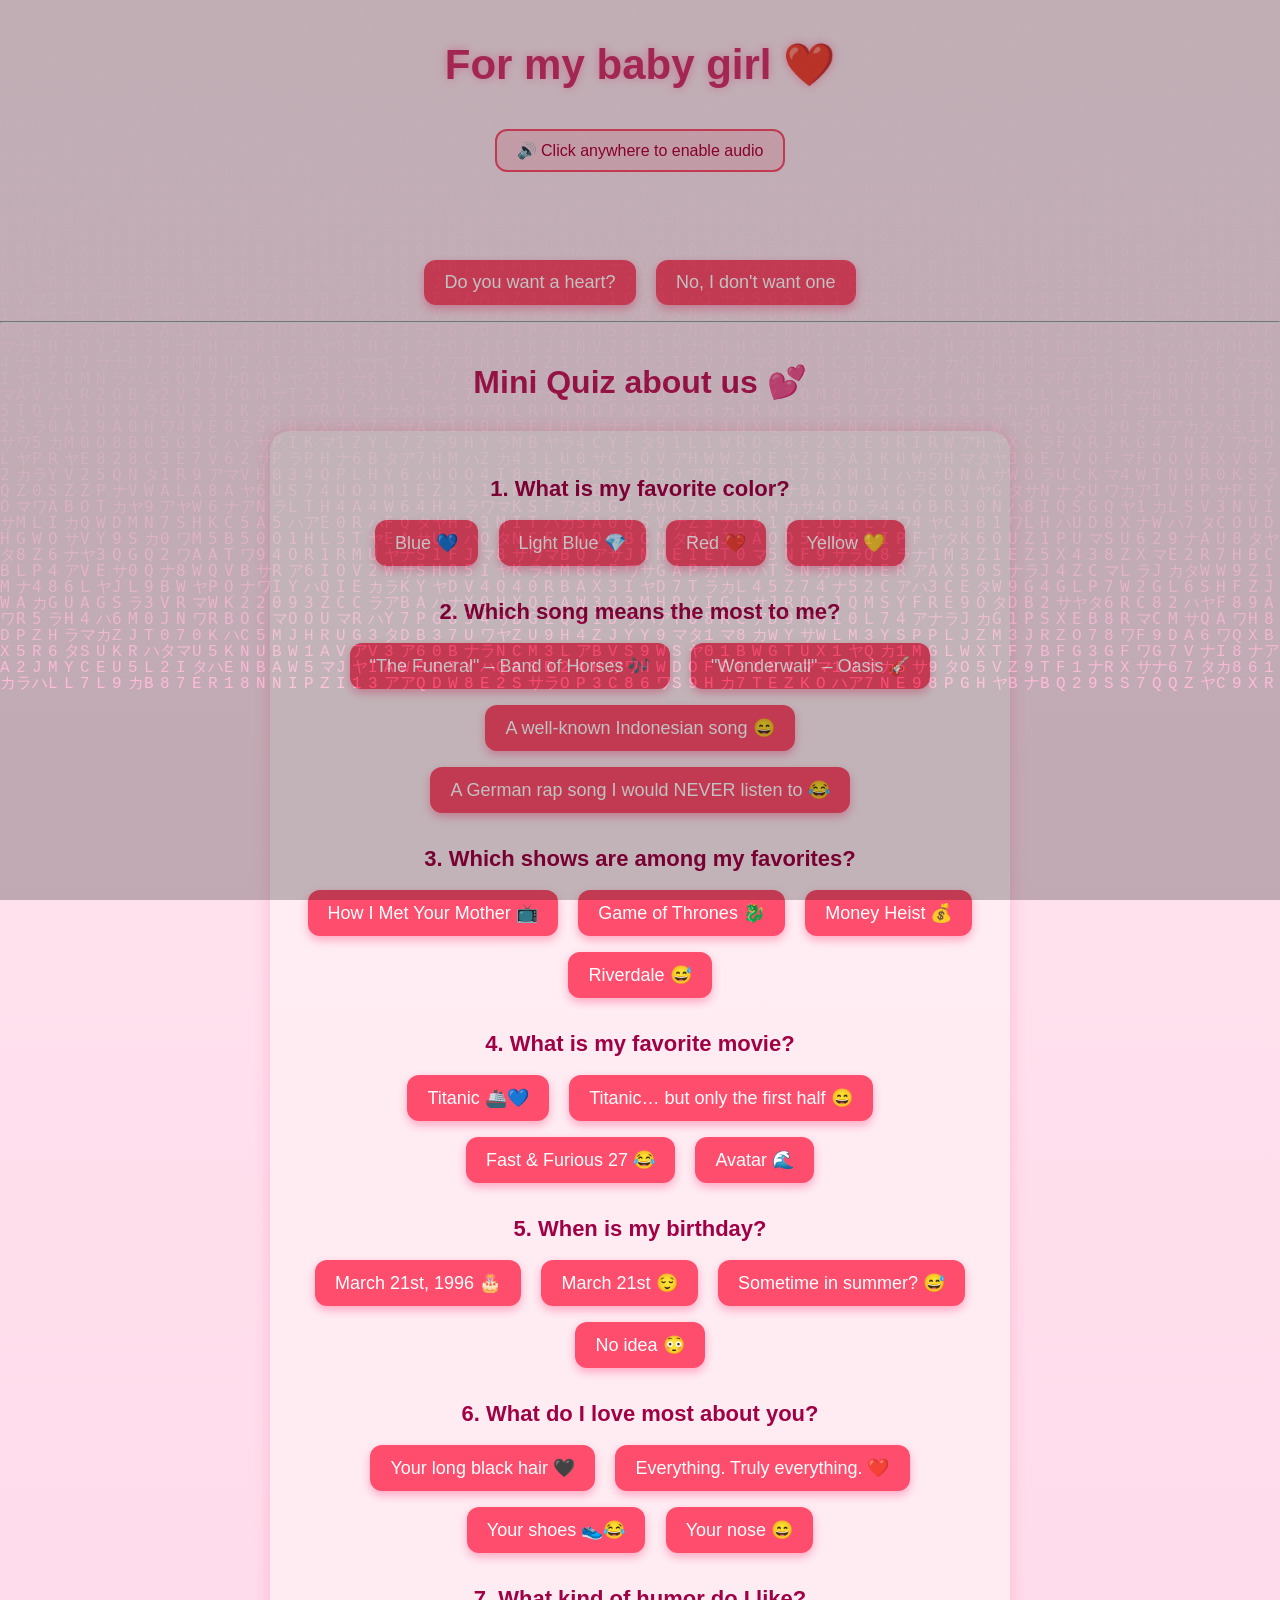
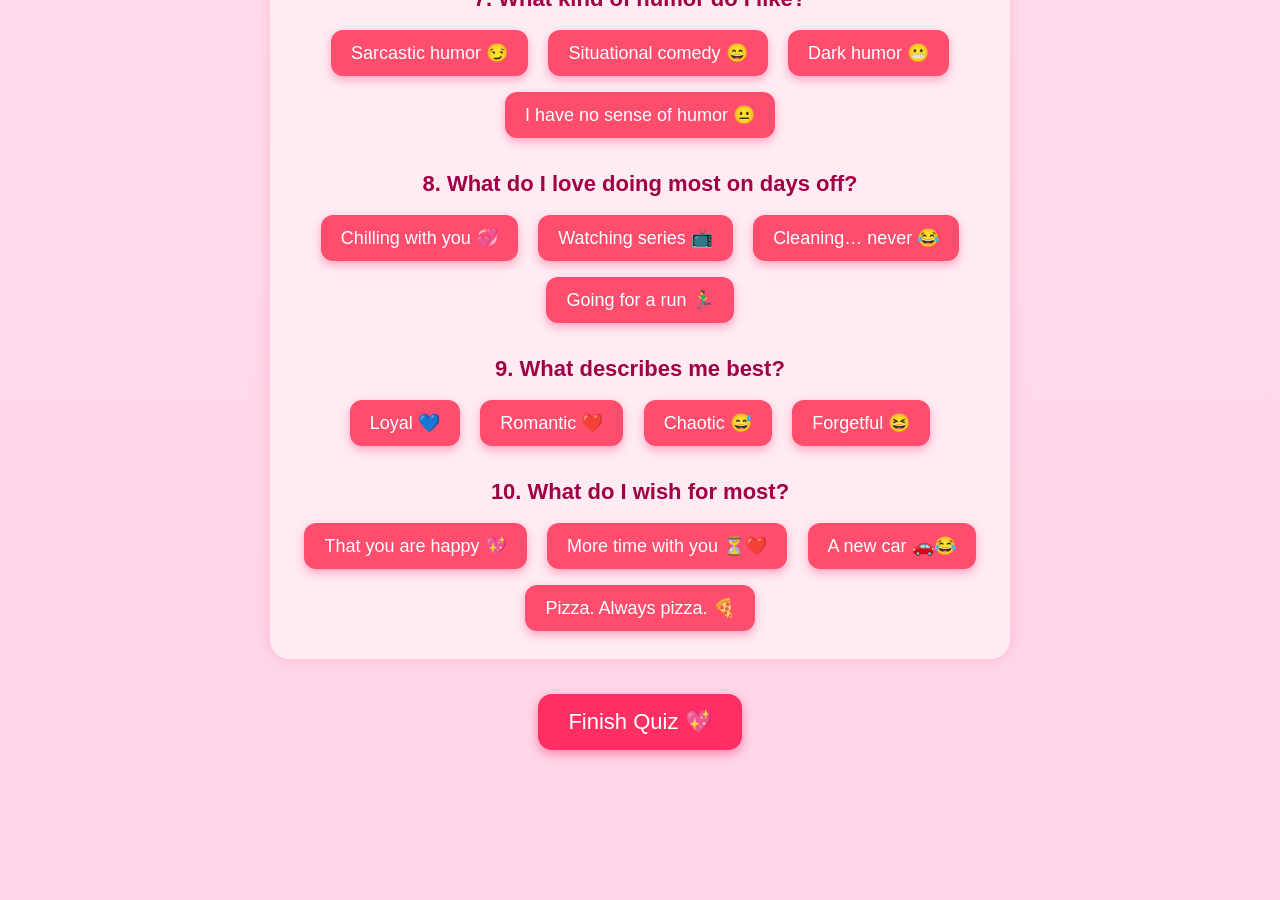
==== index.html @ f465b45f "Add files via upload" ====
<!DOCTYPE html>
<html lang="en">
<head>
    <meta charset="UTF-8">
    <meta name="viewport" content="width=device-width, initial-scale=1.0, maximum-scale=1.0">
    <meta name="apple-mobile-web-app-capable" content="yes">
    <meta name="theme-color" content="#ff4d6d">
    <title>For you ❤️</title>
    <link rel="stylesheet" href="style.css">
</head>

<body>

<!-- MATRIX ASCII STARTSCREEN -->
<div id="asciiStart">
    <pre id="asciiArt"></pre>
</div>

<h1>For my baby girl ❤️</h1>

<div id="audioBanner">🔊 Click anywhere to enable audio</div>

<div id="textBox"></div>

<button onclick="choice('yes')">Do you want a heart?</button>
<button onclick="choice('no')">No, I don't want one</button>

<hr>

<h2>Mini Quiz about us 💕</h2>

<div id="quiz">

<div data-question="1">
<p><b>1. What is my favorite color?</b></p>
<button onclick="quizAnswer(1, 'Blau', this)">Blue 💙</button>
<button onclick="quizAnswer(1, 'Hellblau', this)">Light Blue 💎</button>
<button onclick="quizAnswer(1, 'Rot', this)">Red ❤️</button>
<button onclick="quizAnswer(1, 'Gelb', this)">Yellow 💛</button>
</div>

<div data-question="2">
<p><b>2. Which song means the most to me?</b></p>
<button onclick="quizAnswer(2, 'The Funeral', this)">"The Funeral" – Band of Horses 🎶</button>
<button onclick="quizAnswer(2, 'Wonderwall', this)">"Wonderwall" – Oasis 🎸</button>
<button onclick="quizAnswer(2, 'IndoSong', this)">A well-known Indonesian song 😄</button>
<button onclick="quizAnswer(2, 'RapSong', this)">A German rap song I would NEVER listen to 😂</button>
</div>

<div data-question="3">
<p><b>3. Which shows are among my favorites?</b></p>
<button onclick="quizAnswer(3, 'How I Met Your Mother', this)">How I Met Your Mother 📺</button>
<button onclick="quizAnswer(3, 'Game of Thrones', this)">Game of Thrones 🐉</button>
<button onclick="quizAnswer(3, 'Haus des Geldes', this)">Money Heist 💰</button>
<button onclick="quizAnswer(3, 'Riverdale', this)">Riverdale 😅</button>
</div>

<div data-question="4">
<p><b>4. What is my favorite movie?</b></p>
<button onclick="quizAnswer(4, 'Titanic', this)">Titanic 🚢💙</button>
<button onclick="quizAnswer(4, 'Titanic2', this)">Titanic… but only the first half 😄</button>
<button onclick="quizAnswer(4, 'F&F', this)">Fast & Furious 27 😂</button>
<button onclick="quizAnswer(4, 'Avatar', this)">Avatar 🌊</button>
</div>

<div data-question="5">
<p><b>5. When is my birthday?</b></p>
<button onclick="quizAnswer(5, '21.03.1996', this)">March 21st, 1996 🎂</button>
<button onclick="quizAnswer(5, '21.03', this)">March 21st 😌</button>
<button onclick="quizAnswer(5, 'Sommer', this)">Sometime in summer? 😅</button>
<button onclick="quizAnswer(5, 'Keine Ahnung', this)">No idea 😳</button>
</div>

<div data-question="6">
<p><b>6. What do I love most about you?</b></p>
<button onclick="quizAnswer(6, 'Haare', this)">Your long black hair 🖤</button>
<button onclick="quizAnswer(6, 'Alles', this)">Everything. Truly everything. ❤️</button>
<button onclick="quizAnswer(6, 'Schuhe', this)">Your shoes 👟😂</button>
<button onclick="quizAnswer(6, 'Nase', this)">Your nose 😄</button>
</div>

<div data-question="7">
<p><b>7. What kind of humor do I like?</b></p>
<button onclick="quizAnswer(7, 'Sarkasmus', this)">Sarcastic humor 😏</button>
<button onclick="quizAnswer(7, 'Situationskomik', this)">Situational comedy 😄</button>
<button onclick="quizAnswer(7, 'Schwarzer Humor', this)">Dark humor 😬</button>
<button onclick="quizAnswer(7, 'Kein Humor', this)">I have no sense of humor 😐</button>
</div>

<div data-question="8">
<p><b>8. What do I love doing most on days off?</b></p>
<button onclick="quizAnswer(8, 'Chillen', this)">Chilling with you 💞</button>
<button onclick="quizAnswer(8, 'Serien', this)">Watching series 📺</button>
<button onclick="quizAnswer(8, 'Putzen', this)">Cleaning… never 😂</button>
<button onclick="quizAnswer(8, 'Joggen', this)">Going for a run 🏃‍♂️</button>
</div>

<div data-question="9">
<p><b>9. What describes me best?</b></p>
<button onclick="quizAnswer(9, 'Loyal', this)">Loyal 💙</button>
<button onclick="quizAnswer(9, 'Romantisch', this)">Romantic ❤️</button>
<button onclick="quizAnswer(9, 'Chaotisch', this)">Chaotic 😅</button>
<button onclick="quizAnswer(9, 'Vergesslich', this)">Forgetful 😆</button>
</div>

<div data-question="10">
<p><b>10. What do I wish for most?</b></p>
<button onclick="quizAnswer(10, 'Glück', this)">That you are happy 💖</button>
<button onclick="quizAnswer(10, 'Zeit', this)">More time with you ⏳❤️</button>
<button onclick="quizAnswer(10, 'Auto', this)">A new car 🚗😂</button>
<button onclick="quizAnswer(10, 'Pizza', this)">Pizza. Always pizza. 🍕</button>
</div>

</div>

<button onclick="finishQuiz()" class="finish-btn">Finish Quiz 💖</button>
<button id="restartBtn" onclick="restartQuiz()">🔄 Restart Quiz</button>

<div id="quizResult"></div>

<div id="videoPopup" class="popup">
    <div class="popup-content">
        <span id="closePopup">&times;</span>
        <iframe id="popupVideo" frameborder="0" allowfullscreen></iframe>
    </div>
</div>

<script src="script.js"></script>
</body>
</html>
---- style.css ----
/* ===========================
   MATRIX ASCII STARTSCREEN
   =========================== */

#asciiStart {
    position: fixed;
    top: 0;
    left: 0;
    width: 100%;
    height: 100%;
    background: #000;
    display: flex;
    justify-content: center;
    align-items: center;
    z-index: 999999;
    animation: asciiFadeOut 1.8s ease forwards;
    animation-delay: 8.5s;
}

#asciiArt {
    font-family: "Courier New", monospace;
    font-size: 22px;
    white-space: pre;
    text-shadow: 0 0 8px #00ff66;
    opacity: 1;
    animation: asciiPulse 1.8s infinite ease-in-out;
}

/* Pulse */
@keyframes asciiPulse {
    0%   { transform: scale(1); }
    50%  { transform: scale(1.08); }
    100% { transform: scale(1); }
}

/* Fade-Out */
@keyframes asciiFadeOut {
    from { opacity: 1; }
    to   { opacity: 0; visibility: hidden; }
}


/* ===========================
   MATRIX REGEN
   =========================== */

.matrix-rain {
    position: fixed;
    top: 0;
    left: 0;
    width: 100%;
    height: 100%;
    pointer-events: none;
    z-index: 999998;
    font-family: monospace;
    font-size: 18px;
    color: #00ff66;
    opacity: 0.25;
}


/* ===========================
   ALLGEMEINES LAYOUT
   =========================== */

body {
    background: linear-gradient(180deg, #ffe6f0, #ffd6e8);
    font-family: "Comic Sans MS", "Segoe UI", sans-serif;
    text-align: center;
    margin: 0;
    padding: 0;
    overflow-x: hidden;
}

h1 {
    margin-top: 40px;
    color: #d6336c;
    font-size: 42px;
    text-shadow: 0 0 10px #ff9bbd;
}

h2 {
    margin-top: 40px;
    color: #c2185b;
    font-size: 32px;
}

#textBox {
    margin-top: 20px;
    font-size: 24px;
    color: #b3003c;
    min-height: 60px;
}


/* ===========================
   AUDIO BANNER
   =========================== */

#audioBanner {
    background: rgba(255, 77, 109, 0.15);
    border: 2px solid #ff4d6d;
    color: #b3003c;
    font-size: 16px;
    padding: 10px 20px;
    border-radius: 12px;
    display: inline-block;
    margin-top: 12px;
    animation: notePulse 1s infinite alternate;
}

@keyframes notePulse {
    from { transform: scale(1) rotate(-10deg); opacity: 0.7; }
    to   { transform: scale(1.35) rotate(10deg); opacity: 1; }
}


/* ===========================
   QUIZ
   =========================== */

#quiz {
    margin-top: 30px;
    width: 90%;
    max-width: 700px;
    margin-left: auto;
    margin-right: auto;
    padding: 20px;
    background: rgba(255, 240, 245, 0.8);
    border-radius: 20px;
    box-shadow: 0 0 15px rgba(255, 100, 150, 0.3);
}

#quiz p {
    font-size: 22px;
    color: #a00044;
    margin-bottom: 10px;
    margin-top: 25px;
}


/* ===========================
   BUTTONS
   =========================== */

button {
    padding: 12px 20px;
    margin: 8px;
    font-size: 18px;
    border-radius: 12px;
    border: none;
    background: #ff4d6d;
    color: white;
    cursor: pointer;
    transition: 0.2s;
    box-shadow: 0 4px 10px rgba(255, 0, 80, 0.3);
}

button:hover:not(:disabled) {
    transform: scale(1.1);
    background: #ff1f4d;
}

button:disabled {
    opacity: 0.6;
    cursor: not-allowed;
    transform: none;
}


/* ===========================
   QUIZ RESULT
   =========================== */

#quizResult {
    margin-top: 30px;
    font-size: 26px;
    color: #b3003c;
    min-height: 80px;
    font-weight: bold;
    padding: 16px;
    border-radius: 16px;
    transition: box-shadow 0.5s, color 0.5s;
}

#quizResult.tier-0 { color: #b3003c; }
#quizResult.tier-1 { color: #c2185b; box-shadow: 0 0 12px rgba(255,100,150,0.3); }
#quizResult.tier-2 { color: #d81b60; box-shadow: 0 0 20px rgba(255,80,130,0.45); }
#quizResult.tier-3 { color: #e91e63; box-shadow: 0 0 28px rgba(255,60,110,0.55); }
#quizResult.tier-4 { color: #ff1744; box-shadow: 0 0 36px rgba(255,30,80,0.65); animation: pulseglow 1.2s infinite alternate; }
#quizResult.tier-5 { color: #ff1744; box-shadow: 0 0 50px rgba(255,0,80,0.8); animation: pulseglow 0.8s infinite alternate; }

@keyframes pulseglow {
    from { box-shadow: 0 0 30px rgba(255, 0, 80, 0.5); }
    to   { box-shadow: 0 0 60px rgba(255, 0, 80, 0.95); }
}


/* ===========================
   PARTICLE ANIMATION
   =========================== */

.particle {
    position: fixed;
    animation: floatUp var(--dur, 2s) ease-out forwards;
    pointer-events: none;
    z-index: 9999;
    user-select: none;
}

@keyframes floatUp {
    0%   { transform: translateY(0) rotate(0deg) scale(1); opacity: 1; }
    60%  { opacity: 1; }
    100% { transform: translateY(-85vh) rotate(25deg) scale(1.6); opacity: 0; }
}


/* ===========================
   RESTART & FINISH BUTTONS
   =========================== */

#restartBtn {
    display: none;
    margin-top: 20px;
    background: #6c63ff;
    font-size: 20px;
    padding: 13px 28px;
    border-radius: 14px;
    box-shadow: 0 4px 12px rgba(108, 99, 255, 0.4);
}

#restartBtn:hover {
    background: #5548e0;
    transform: scale(1.08);
}

button.finish-btn {
    margin-top: 35px;
    background: #ff2e63;
    font-size: 22px;
    padding: 15px 30px;
    border-radius: 14px;
    box-shadow: 0 4px 12px rgba(255, 0, 80, 0.4);
}

button.finish-btn:hover {
    background: #ff004c;
    transform: scale(1.08);
}


/* ===========================
   VIDEO POPUP
   =========================== */

.popup {
    display: none;
    position: fixed;
    top: 0;
    left: 0;
    width: 100%;
    height: 100%;
    background: rgba(0,0,0,0.6);
    justify-content: center;
    align-items: center;
    z-index: 99999;
}

.popup-content {
    background: white;
    padding: 10px;
    border-radius: 12px;
    box-shadow: 0 0 20px rgba(255,0,80,0.4);
    max-width: 90%;
}

#popupVideo {
    width: 100%;
    height: 60vh;
    border-radius: 10px;
}

#closePopup {
    float: right;
    font-size: 28px;
    cursor: pointer;
    color: #ff4d6d;
}


/* =====================================================
   RESPONSIVE – MOBILE FIRST
   Alle Breakpoints für Smartphone-Optimierung
   ===================================================== */

/* ── Tablet (max 900px) ───────────────────────────── */
@media (max-width: 900px) {

    h1 { font-size: 34px; }
    h2 { font-size: 26px; }

    #quiz {
        width: 95%;
        padding: 16px 12px;
    }

    .heart-section {
        margin: 30px 12px;
        padding: 28px 18px;
    }

    .carousel-slide img { height: 220px; }
}


/* ── Smartphone (max 600px) ───────────────────────── */
@media (max-width: 600px) {

    /* ─── Allgemeines Layout ────────────────────────── */
    body {
        /* Kein horizontales Scrollen */
        overflow-x: hidden;
    }

    h1 {
        font-size: clamp(22px, 7vw, 34px);
        margin-top: 24px;
        padding: 0 12px;
    }

    h2 {
        font-size: clamp(18px, 5.5vw, 26px);
        margin-top: 24px;
        padding: 0 8px;
    }

    /* ─── Matrix ASCII: Schrift kleiner für Mobile ──── */
    #asciiArt {
        font-size: clamp(6px, 2.2vw, 12px);
        line-height: 1.15;
    }

    /* ─── Background Heart: kleiner auf Mobile ──────── */
    #bgHeart {
        width: 280px;
        height: 280px;
        opacity: 0.05;
    }

    #bgHeart::before,
    #bgHeart::after {
        width: 140px;
        height: 220px;
        border-radius: 140px 140px 0 0;
    }

    /* ─── Audio Banner ───────────────────────────────── */
    #audioBanner {
        font-size: 13px;
        padding: 8px 14px;
        margin: 8px 12px;
        display: block;
        /* Kein Drehen auf Mobile – zu unruhig */
        animation: none;
        opacity: 0.9;
    }

    /* ─── Herz & No-Buttons (oben) ───────────────────── */
    #textBox {
        font-size: 18px;
        padding: 0 12px;
    }

    /* ─── Quiz ────────────────────────────────────────── */
    #quiz {
        width: 100%;
        border-radius: 0;
        padding: 14px 8px;
        box-sizing: border-box;
    }

    #quiz p {
        font-size: 16px;
        margin-top: 18px;
        margin-bottom: 8px;
        padding: 0 4px;
    }

    /* ─── Alle Buttons ────────────────────────────────── */
    button {
        font-size: 15px;
        padding: 13px 16px;
        margin: 5px 4px;
        /* Mindest-Tipp-Ziel 44px für Touch */
        min-height: 44px;
        /* Breite anpassen: Quiz-Antworten fast full-width */
        width: calc(100% - 8px);
        max-width: 460px;
        box-sizing: border-box;
    }

    /* Herz-Button oben sollen nebeneinander bleiben */
    button[onclick="choice('yes')"],
    button[onclick="choice('no')"] {
        width: auto;
        min-width: 44%;
    }

    /* Finish & Restart: auto-Breite */
    button.finish-btn,
    #restartBtn {
        width: auto;
        min-width: 160px;
    }

    /* ─── Quiz Ergebnis ───────────────────────────────── */
    #quizResult {
        font-size: 18px;
        padding: 12px 8px;
        margin: 16px 8px;
    }

    /* ─── Video Popup ────────────────────────────────── */
    .popup-content {
        width: 95vw;
        max-width: 95vw;
        padding: 8px;
    }

    #popupVideo {
        height: 45vw;   /* 16:9 proportional auf Mobile */
        min-height: 180px;
    }

    #closePopup {
        font-size: 34px; /* größer zum Antippen */
        padding: 4px 8px;
    }

    /* ─── Sektions-Trennlinie ────────────────────────── */
    .section-divider {
        margin: 12px 16px;
    }

    /* ─── Unsere Geschichte ──────────────────────────── */
    .heart-section {
        margin: 20px 0;
        padding: 20px 14px;
        border-radius: 0;
    }

    .section-title {
        font-size: clamp(18px, 5.5vw, 26px);
    }

    .story-block {
        padding: 18px 14px 14px;
        text-align: left;
    }

    .story-block h3 { font-size: 17px; }
    .story-block p  { font-size: 14px; }

    .story-icon {
        font-size: 22px;
        top: -11px;
        left: 14px;
    }

    /* ─── Karussell ──────────────────────────────────── */
    .carousel-wrapper { gap: 6px; }

    .carousel-slide img {
        height: 52vw;   /* proportional zur Bildschirmbreite */
        min-height: 160px;
        max-height: 260px;
    }

    .carousel-btn {
        width: 36px;
        height: 36px;
        font-size: 15px;
        flex-shrink: 0;
    }

    .carousel-dot {
        width: 8px;
        height: 8px;
    }

    /* ─── Warum ich dich liebe ───────────────────────── */
    .love-item {
        font-size: 15px;
        padding: 12px 14px;
    }

    .love-item-icon { font-size: 17px; }

    /* ─── Kompliment-Box ─────────────────────────────── */
    .heart-action-btn {
        width: calc(100% - 16px);
        font-size: 17px;
        padding: 15px 20px;
    }

    .compliment-box {
        font-size: 18px;
        padding: 14px 16px;
        margin: 18px 0 0;
    }

    /* ─── Love Meter ─────────────────────────────────── */
    .meter-container { width: 160px; }
    #loveMeterSvg    { width: 160px; }
    .meter-message   { font-size: 17px; padding: 0 8px; }

    /* ─── Brief / Umschlag ───────────────────────────── */
    .envelope-wrapper {
        margin: 24px 8px 0;
        max-width: 100%;
    }

    .envelope      { height: 220px; }
    .envelope-back { height: 150px; }

    .envelope-flap {
        top: 70px;
        height: 110px;
    }

    .envelope-seal { font-size: 22px; top: 22px; }

    .letter-paper {
        left: 12px;
        right: 12px;
        bottom: 12px;
        height: 190px;
        padding: 14px;
    }

    .envelope.letter-slide .letter-paper {
        transform: translateY(-120px);
    }

    .letter-content  { font-size: 13px; }
    .letter-greeting { font-size: 17px; }
}


/* ── Sehr kleine Geräte (max 380px) ──────────────── */
@media (max-width: 380px) {

    #asciiArt { font-size: 5px; }

    h1 { font-size: 20px; }
    h2 { font-size: 17px; }

    button {
        font-size: 13px;
        padding: 11px 10px;
    }

    button[onclick="choice('yes')"],
    button[onclick="choice('no')"] {
        width: 47%;
        font-size: 13px;
    }
}
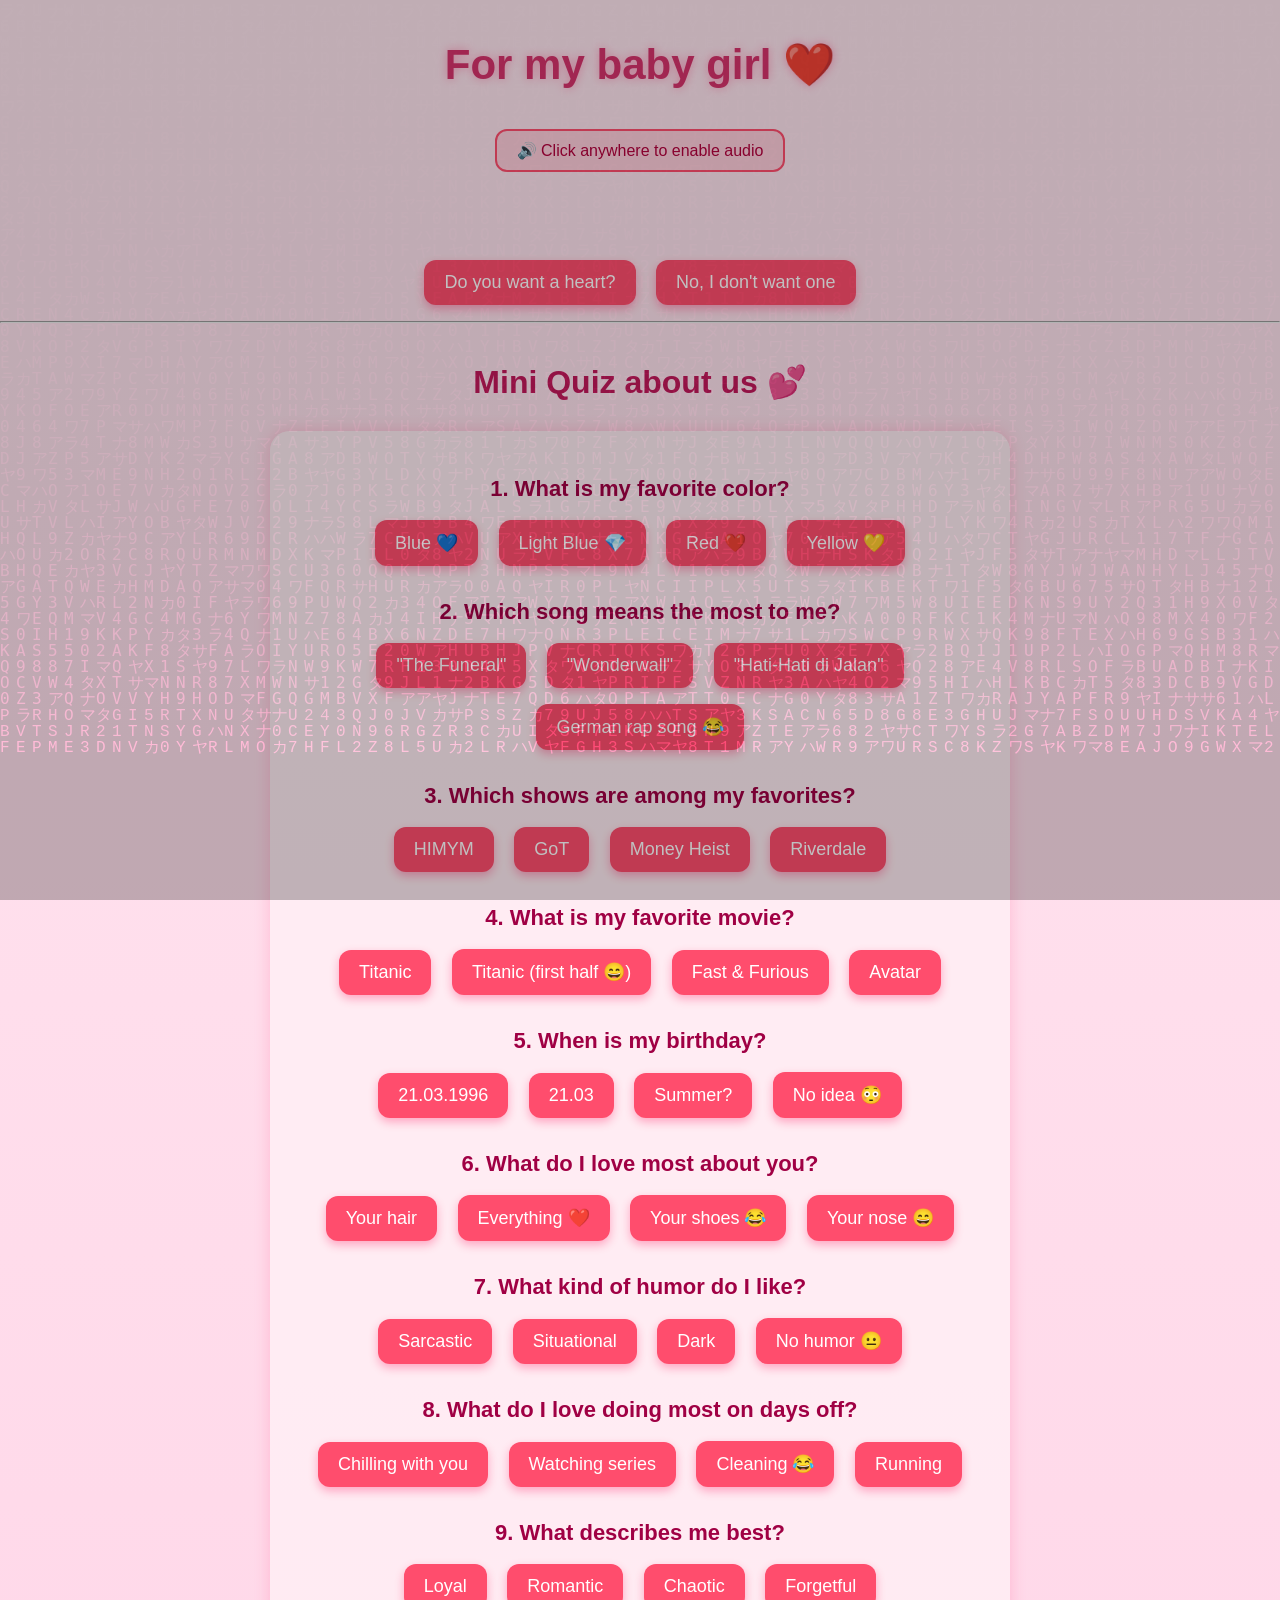
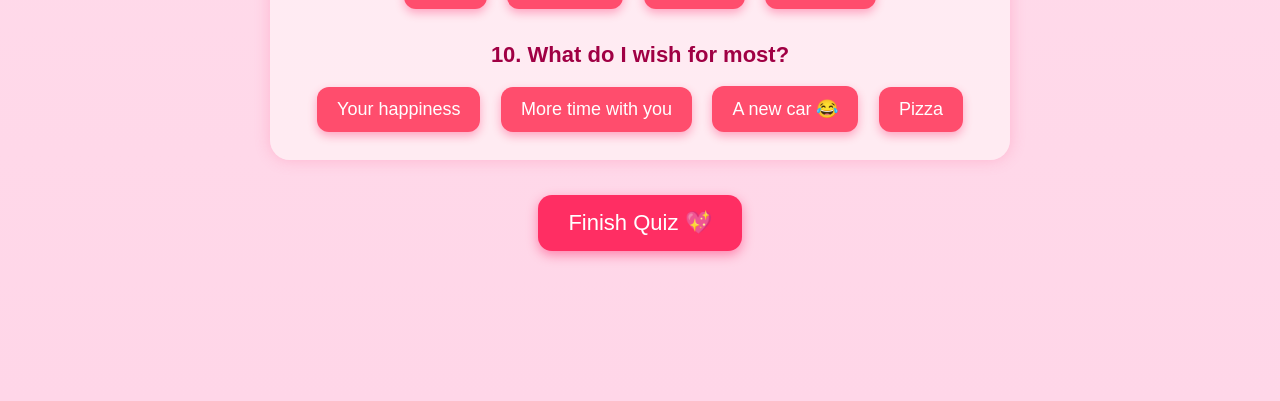
==== commit a41b9c8b: "Add files via upload" ====
--- a/index.html
+++ b/index.html
@@ -2,16 +2,17 @@
 <html lang="en">
 <head>
     <meta charset="UTF-8">
-    <meta name="viewport" content="width=device-width, initial-scale=1.0, maximum-scale=1.0">
-    <meta name="apple-mobile-web-app-capable" content="yes">
-    <meta name="theme-color" content="#ff4d6d">
     <title>For you ❤️</title>
-    <link rel="stylesheet" href="style.css">
+    <link rel="stylesheet" href="css/base.css">
+    <link rel="stylesheet" href="css/matrix.css">
+    <link rel="stylesheet" href="css/quiz.css">
+    <link rel="stylesheet" href="css/animations.css">
+    <link rel="stylesheet" href="css/popup.css">
+    <link rel="stylesheet" href="css/responsive.css">
 </head>
 
 <body>
 
-<!-- MATRIX ASCII STARTSCREEN -->
 <div id="asciiStart">
     <pre id="asciiArt"></pre>
 </div>
@@ -41,74 +42,74 @@
 
 <div data-question="2">
 <p><b>2. Which song means the most to me?</b></p>
-<button onclick="quizAnswer(2, 'The Funeral', this)">"The Funeral" – Band of Horses 🎶</button>
-<button onclick="quizAnswer(2, 'Wonderwall', this)">"Wonderwall" – Oasis 🎸</button>
-<button onclick="quizAnswer(2, 'IndoSong', this)">A well-known Indonesian song 😄</button>
-<button onclick="quizAnswer(2, 'RapSong', this)">A German rap song I would NEVER listen to 😂</button>
+<button onclick="quizAnswer(2, 'The Funeral', this)">"The Funeral"</button>
+<button onclick="quizAnswer(2, 'Wonderwall', this)">"Wonderwall"</button>
+<button onclick="quizAnswer(2, 'IndoSong', this)">"Hati-Hati di Jalan"</button>
+<button onclick="quizAnswer(2, 'RapSong', this)">German rap song 😂</button>
 </div>
 
 <div data-question="3">
 <p><b>3. Which shows are among my favorites?</b></p>
-<button onclick="quizAnswer(3, 'How I Met Your Mother', this)">How I Met Your Mother 📺</button>
-<button onclick="quizAnswer(3, 'Game of Thrones', this)">Game of Thrones 🐉</button>
-<button onclick="quizAnswer(3, 'Haus des Geldes', this)">Money Heist 💰</button>
-<button onclick="quizAnswer(3, 'Riverdale', this)">Riverdale 😅</button>
+<button onclick="quizAnswer(3, 'How I Met Your Mother', this)">HIMYM</button>
+<button onclick="quizAnswer(3, 'Game of Thrones', this)">GoT</button>
+<button onclick="quizAnswer(3, 'Haus des Geldes', this)">Money Heist</button>
+<button onclick="quizAnswer(3, 'Riverdale', this)">Riverdale</button>
 </div>
 
 <div data-question="4">
 <p><b>4. What is my favorite movie?</b></p>
-<button onclick="quizAnswer(4, 'Titanic', this)">Titanic 🚢💙</button>
-<button onclick="quizAnswer(4, 'Titanic2', this)">Titanic… but only the first half 😄</button>
-<button onclick="quizAnswer(4, 'F&F', this)">Fast & Furious 27 😂</button>
-<button onclick="quizAnswer(4, 'Avatar', this)">Avatar 🌊</button>
+<button onclick="quizAnswer(4, 'Titanic', this)">Titanic</button>
+<button onclick="quizAnswer(4, 'Titanic2', this)">Titanic (first half 😄)</button>
+<button onclick="quizAnswer(4, 'F&F', this)">Fast & Furious</button>
+<button onclick="quizAnswer(4, 'Avatar', this)">Avatar</button>
 </div>
 
 <div data-question="5">
 <p><b>5. When is my birthday?</b></p>
-<button onclick="quizAnswer(5, '21.03.1996', this)">March 21st, 1996 🎂</button>
-<button onclick="quizAnswer(5, '21.03', this)">March 21st 😌</button>
-<button onclick="quizAnswer(5, 'Sommer', this)">Sometime in summer? 😅</button>
+<button onclick="quizAnswer(5, '21.03.1996', this)">21.03.1996</button>
+<button onclick="quizAnswer(5, '21.03', this)">21.03</button>
+<button onclick="quizAnswer(5, 'Sommer', this)">Summer?</button>
 <button onclick="quizAnswer(5, 'Keine Ahnung', this)">No idea 😳</button>
 </div>
 
 <div data-question="6">
 <p><b>6. What do I love most about you?</b></p>
-<button onclick="quizAnswer(6, 'Haare', this)">Your long black hair 🖤</button>
-<button onclick="quizAnswer(6, 'Alles', this)">Everything. Truly everything. ❤️</button>
-<button onclick="quizAnswer(6, 'Schuhe', this)">Your shoes 👟😂</button>
+<button onclick="quizAnswer(6, 'Haare', this)">Your hair</button>
+<button onclick="quizAnswer(6, 'Alles', this)">Everything ❤️</button>
+<button onclick="quizAnswer(6, 'Schuhe', this)">Your shoes 😂</button>
 <button onclick="quizAnswer(6, 'Nase', this)">Your nose 😄</button>
 </div>
 
 <div data-question="7">
 <p><b>7. What kind of humor do I like?</b></p>
-<button onclick="quizAnswer(7, 'Sarkasmus', this)">Sarcastic humor 😏</button>
-<button onclick="quizAnswer(7, 'Situationskomik', this)">Situational comedy 😄</button>
-<button onclick="quizAnswer(7, 'Schwarzer Humor', this)">Dark humor 😬</button>
-<button onclick="quizAnswer(7, 'Kein Humor', this)">I have no sense of humor 😐</button>
+<button onclick="quizAnswer(7, 'Sarkasmus', this)">Sarcastic</button>
+<button onclick="quizAnswer(7, 'Situationskomik', this)">Situational</button>
+<button onclick="quizAnswer(7, 'Schwarzer Humor', this)">Dark</button>
+<button onclick="quizAnswer(7, 'Kein Humor', this)">No humor 😐</button>
 </div>
 
 <div data-question="8">
 <p><b>8. What do I love doing most on days off?</b></p>
-<button onclick="quizAnswer(8, 'Chillen', this)">Chilling with you 💞</button>
-<button onclick="quizAnswer(8, 'Serien', this)">Watching series 📺</button>
-<button onclick="quizAnswer(8, 'Putzen', this)">Cleaning… never 😂</button>
-<button onclick="quizAnswer(8, 'Joggen', this)">Going for a run 🏃‍♂️</button>
+<button onclick="quizAnswer(8, 'Chillen', this)">Chilling with you</button>
+<button onclick="quizAnswer(8, 'Serien', this)">Watching series</button>
+<button onclick="quizAnswer(8, 'Putzen', this)">Cleaning 😂</button>
+<button onclick="quizAnswer(8, 'Joggen', this)">Running</button>
 </div>
 
 <div data-question="9">
 <p><b>9. What describes me best?</b></p>
-<button onclick="quizAnswer(9, 'Loyal', this)">Loyal 💙</button>
-<button onclick="quizAnswer(9, 'Romantisch', this)">Romantic ❤️</button>
-<button onclick="quizAnswer(9, 'Chaotisch', this)">Chaotic 😅</button>
-<button onclick="quizAnswer(9, 'Vergesslich', this)">Forgetful 😆</button>
+<button onclick="quizAnswer(9, 'Loyal', this)">Loyal</button>
+<button onclick="quizAnswer(9, 'Romantisch', this)">Romantic</button>
+<button onclick="quizAnswer(9, 'Chaotisch', this)">Chaotic</button>
+<button onclick="quizAnswer(9, 'Vergesslich', this)">Forgetful</button>
 </div>
 
 <div data-question="10">
 <p><b>10. What do I wish for most?</b></p>
-<button onclick="quizAnswer(10, 'Glück', this)">That you are happy 💖</button>
-<button onclick="quizAnswer(10, 'Zeit', this)">More time with you ⏳❤️</button>
-<button onclick="quizAnswer(10, 'Auto', this)">A new car 🚗😂</button>
-<button onclick="quizAnswer(10, 'Pizza', this)">Pizza. Always pizza. 🍕</button>
+<button onclick="quizAnswer(10, 'Glück', this)">Your happiness</button>
+<button onclick="quizAnswer(10, 'Zeit', this)">More time with you</button>
+<button onclick="quizAnswer(10, 'Auto', this)">A new car 😂</button>
+<button onclick="quizAnswer(10, 'Pizza', this)">Pizza</button>
 </div>
 
 </div>
@@ -125,6 +126,10 @@
     </div>
 </div>
 
-<script src="script.js"></script>
+<script src="js/particles.js"></script>
+<script src="js/main.js"></script>
+<script src="js/quiz.js"></script>
+<script src="js/popup.js"></script>
+<script src="js/matrix.js"></script>
 </body>
 </html>
--- a/css/base.css
+++ b/css/base.css
@@ -0,0 +1,93 @@
+body {
+    background: linear-gradient(180deg, #ffe6f0, #ffd6e8);
+    font-family: "Comic Sans MS", "Segoe UI", sans-serif;
+    text-align: center;
+    margin: 0;
+    padding: 0;
+    overflow-x: hidden;
+}
+
+h1 {
+    margin-top: 40px;
+    color: #d6336c;
+    font-size: 42px;
+    text-shadow: 0 0 10px #ff9bbd;
+}
+
+h2 {
+    margin-top: 40px;
+    color: #c2185b;
+    font-size: 32px;
+}
+
+#textBox {
+    margin-top: 20px;
+    font-size: 24px;
+    color: #b3003c;
+    min-height: 60px;
+}
+
+#audioBanner {
+    background: rgba(255, 77, 109, 0.15);
+    border: 2px solid #ff4d6d;
+    color: #b3003c;
+    font-size: 16px;
+    padding: 10px 20px;
+    border-radius: 12px;
+    display: inline-block;
+    margin-top: 12px;
+    animation: notePulse 1s infinite alternate;
+}
+
+button {
+    padding: 12px 20px;
+    margin: 8px;
+    font-size: 18px;
+    border-radius: 12px;
+    border: none;
+    background: #ff4d6d;
+    color: white;
+    cursor: pointer;
+    transition: 0.2s;
+    box-shadow: 0 4px 10px rgba(255, 0, 80, 0.3);
+}
+
+button:hover:not(:disabled) {
+    transform: scale(1.1);
+    background: #ff1f4d;
+}
+
+button:disabled {
+    opacity: 0.6;
+    cursor: not-allowed;
+    transform: none;
+}
+
+#restartBtn {
+    display: none;
+    margin-top: 20px;
+    background: #6c63ff;
+    font-size: 20px;
+    padding: 13px 28px;
+    border-radius: 14px;
+    box-shadow: 0 4px 12px rgba(108, 99, 255, 0.4);
+}
+
+#restartBtn:hover {
+    background: #5548e0;
+    transform: scale(1.08);
+}
+
+button.finish-btn {
+    margin-top: 35px;
+    background: #ff2e63;
+    font-size: 22px;
+    padding: 15px 30px;
+    border-radius: 14px;
+    box-shadow: 0 4px 12px rgba(255, 0, 80, 0.4);
+}
+
+button.finish-btn:hover {
+    background: #ff004c;
+    transform: scale(1.08);
+}
--- a/css/matrix.css
+++ b/css/matrix.css
@@ -0,0 +1,48 @@
+#asciiStart {
+    position: fixed;
+    top: 0;
+    left: 0;
+    width: 100%;
+    height: 100%;
+    background: #000;
+    display: flex;
+    justify-content: center;
+    align-items: center;
+    z-index: 999999;
+    animation: asciiFadeOut 1.8s ease forwards;
+    animation-delay: 8.5s;
+}
+
+#asciiArt {
+    font-family: "Courier New", monospace;
+    font-size: 22px;
+    white-space: pre;
+    text-shadow: 0 0 8px #00ff66;
+    opacity: 1;
+    animation: asciiPulse 1.8s infinite ease-in-out;
+}
+
+.matrix-rain {
+    position: fixed;
+    top: 0;
+    left: 0;
+    width: 100%;
+    height: 100%;
+    pointer-events: none;
+    z-index: 999998;
+    font-family: monospace;
+    font-size: 18px;
+    color: #00ff66;
+    opacity: 0.25;
+}
+
+@keyframes asciiPulse {
+    0%   { transform: scale(1); }
+    50%  { transform: scale(1.08); }
+    100% { transform: scale(1); }
+}
+
+@keyframes asciiFadeOut {
+    from { opacity: 1; }
+    to   { opacity: 0; visibility: hidden; }
+}
--- a/css/quiz.css
+++ b/css/quiz.css
@@ -0,0 +1,36 @@
+#quiz {
+    margin-top: 30px;
+    width: 90%;
+    max-width: 700px;
+    margin-left: auto;
+    margin-right: auto;
+    padding: 20px;
+    background: rgba(255, 240, 245, 0.8);
+    border-radius: 20px;
+    box-shadow: 0 0 15px rgba(255, 100, 150, 0.3);
+}
+
+#quiz p {
+    font-size: 22px;
+    color: #a00044;
+    margin-bottom: 10px;
+    margin-top: 25px;
+}
+
+#quizResult {
+    margin-top: 30px;
+    font-size: 26px;
+    color: #b3003c;
+    min-height: 80px;
+    font-weight: bold;
+    padding: 16px;
+    border-radius: 16px;
+    transition: box-shadow 0.5s, color 0.5s;
+}
+
+#quizResult.tier-0 { color: #b3003c; }
+#quizResult.tier-1 { color: #c2185b; box-shadow: 0 0 12px rgba(255,100,150,0.3); }
+#quizResult.tier-2 { color: #d81b60; box-shadow: 0 0 20px rgba(255,80,130,0.45); }
+#quizResult.tier-3 { color: #e91e63; box-shadow: 0 0 28px rgba(255,60,110,0.55); }
+#quizResult.tier-4 { color: #ff1744; box-shadow: 0 0 36px rgba(255,30,80,0.65); animation: pulseglow 1.2s infinite alternate; }
+#quizResult.tier-5 { color: #ff1744; box-shadow: 0 0 50px rgba(255,0,80,0.8); animation: pulseglow 0.8s infinite alternate; }
--- a/css/animations.css
+++ b/css/animations.css
@@ -0,0 +1,23 @@
+.particle {
+    position: fixed;
+    animation: floatUp var(--dur, 2s) ease-out forwards;
+    pointer-events: none;
+    z-index: 9999;
+    user-select: none;
+}
+
+@keyframes floatUp {
+    0%   { transform: translateY(0) rotate(0deg) scale(1); opacity: 1; }
+    60%  { opacity: 1; }
+    100% { transform: translateY(-85vh) rotate(25deg) scale(1.6); opacity: 0; }
+}
+
+@keyframes notePulse {
+    from { transform: scale(1) rotate(-10deg); opacity: 0.7; }
+    to   { transform: scale(1.35) rotate(10deg); opacity: 1; }
+}
+
+@keyframes pulseglow {
+    from { box-shadow: 0 0 30px rgba(255, 0, 80, 0.5); }
+    to   { box-shadow: 0 0 60px rgba(255, 0, 80, 0.95); }
+}
--- a/css/popup.css
+++ b/css/popup.css
@@ -0,0 +1,33 @@
+.popup {
+    display: none;
+    position: fixed;
+    top: 0;
+    left: 0;
+    width: 100%;
+    height: 100%;
+    background: rgba(0, 0, 0, 0.6);
+    justify-content: center;
+    align-items: center;
+    z-index: 99999;
+}
+
+.popup-content {
+    background: white;
+    padding: 10px;
+    border-radius: 12px;
+    box-shadow: 0 0 20px rgba(255, 0, 80, 0.4);
+    max-width: 90%;
+}
+
+#popupVideo {
+    width: 100%;
+    height: 60vh;
+    border-radius: 10px;
+}
+
+#closePopup {
+    float: right;
+    font-size: 28px;
+    cursor: pointer;
+    color: #ff4d6d;
+}
--- a/css/responsive.css
+++ b/css/responsive.css
@@ -0,0 +1,70 @@
+@media (max-width: 600px) {
+    h1 {
+        font-size: 28px;
+    }
+
+    h2 {
+        font-size: 22px;
+    }
+
+    #quiz {
+        width: 95%;
+        padding: 12px;
+    }
+
+    #quiz p {
+        font-size: 18px;
+    }
+
+    button {
+        font-size: 15px;
+        padding: 10px 14px;
+        margin: 5px;
+    }
+
+    button.finish-btn {
+        font-size: 18px;
+        padding: 12px 22px;
+    }
+
+    #restartBtn {
+        font-size: 16px;
+        padding: 10px 20px;
+    }
+
+    #quizResult {
+        font-size: 20px;
+    }
+
+    #audioBanner {
+        font-size: 14px;
+        padding: 8px 14px;
+    }
+
+    #asciiArt {
+        font-size: 13px;
+    }
+
+    .popup-content {
+        max-width: 98%;
+    }
+
+    #popupVideo {
+        height: 40vh;
+    }
+}
+
+@media (max-width: 380px) {
+    h1 {
+        font-size: 22px;
+    }
+
+    #asciiArt {
+        font-size: 10px;
+    }
+
+    button {
+        font-size: 13px;
+        padding: 8px 10px;
+    }
+}
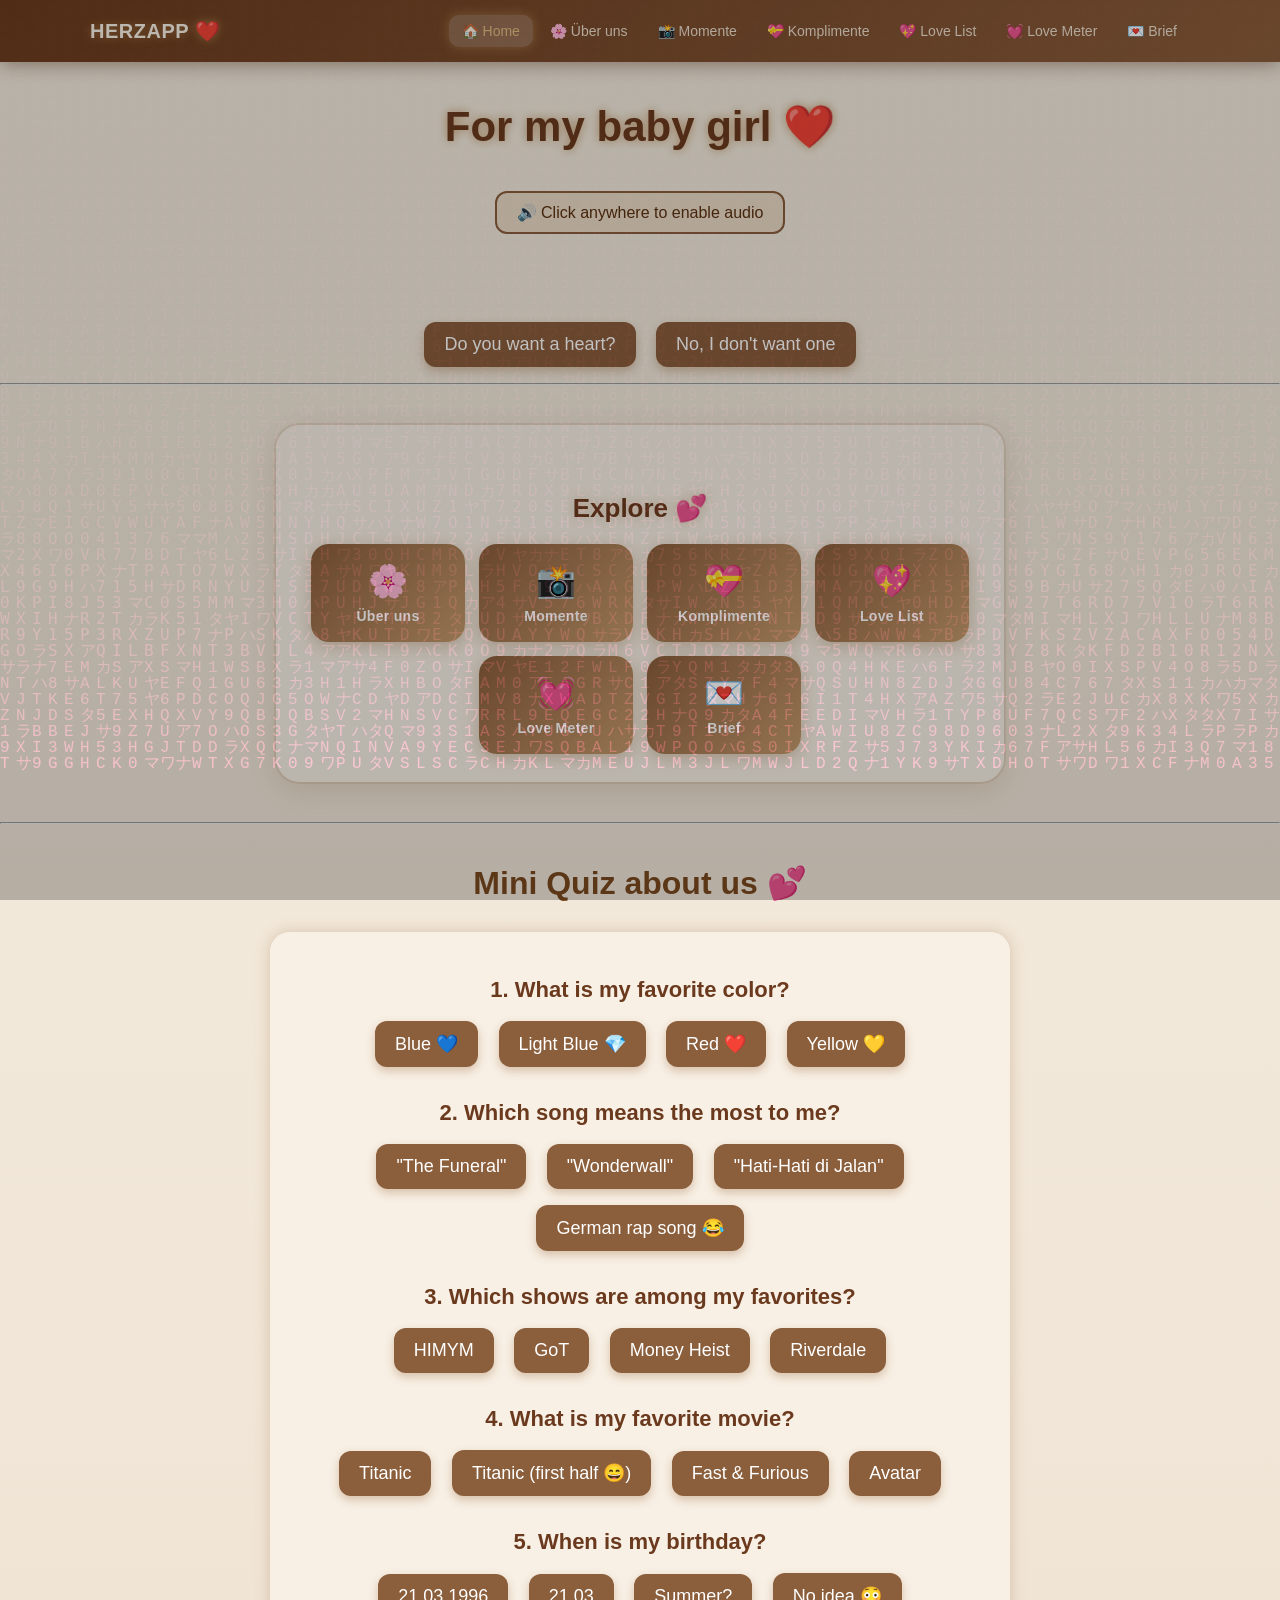
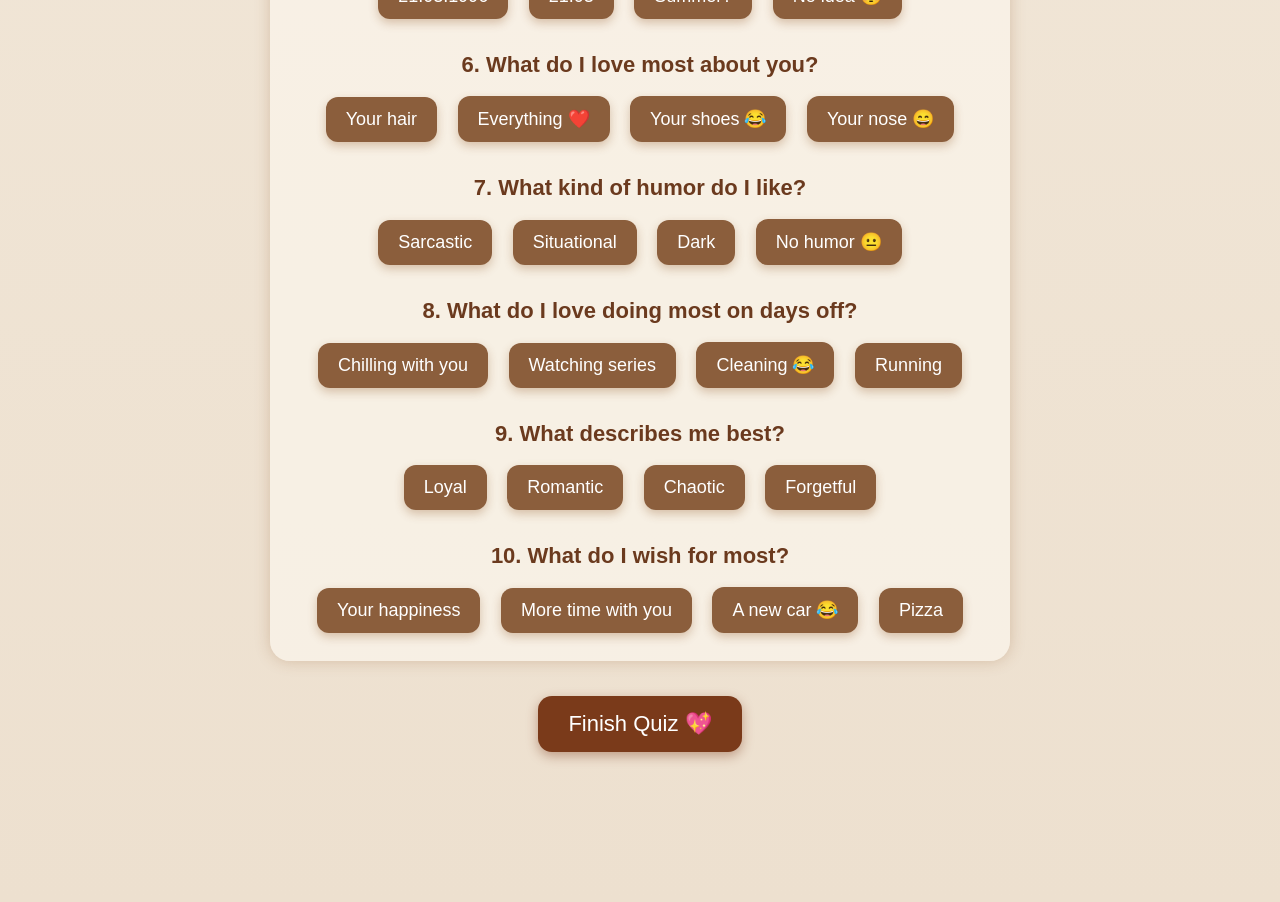
==== commit c5af536e: "Add files via upload" ====
--- a/index.html
+++ b/index.html
@@ -2,6 +2,7 @@
 <html lang="en">
 <head>
     <meta charset="UTF-8">
+    <meta name="viewport" content="width=device-width, initial-scale=1.0">
     <title>For you ❤️</title>
     <link rel="stylesheet" href="css/base.css">
     <link rel="stylesheet" href="css/matrix.css">
@@ -9,127 +10,150 @@
     <link rel="stylesheet" href="css/animations.css">
     <link rel="stylesheet" href="css/popup.css">
     <link rel="stylesheet" href="css/responsive.css">
+    <link rel="stylesheet" href="css/nav.css">
+    <link rel="stylesheet" href="css/navbar.css">
 </head>
-
 <body>
 
-<div id="asciiStart">
-    <pre id="asciiArt"></pre>
-</div>
+    <!-- GLOBALE NAVBAR -->
+    <nav class="navbar">
+        <div class="navbar-inner">
+            <a href="index.html" class="navbar-brand">HERZAPP ❤️</a>
+            <button class="navbar-toggle" id="navToggle" aria-label="Menü öffnen" aria-expanded="false">
+                <span></span><span></span><span></span>
+            </button>
+            <ul class="navbar-menu" id="navMenu">
+                <li><a href="index.html">🏠 Home</a></li>
+                <li><a href="about.html">🌸 Über uns</a></li>
+                <li><a href="carousel.html">📸 Momente</a></li>
+                <li><a href="compliments.html">💝 Komplimente</a></li>
+                <li><a href="love-list.html">💖 Love List</a></li>
+                <li><a href="love-meter.html">💓 Love Meter</a></li>
+                <li><a href="letter.html">💌 Brief</a></li>
+            </ul>
+        </div>
+    </nav>
 
-<h1>For my baby girl ❤️</h1>
+    <!-- Matrix Startscreen -->
+    <div id="asciiStart">
+        <pre id="asciiArt"></pre>
+    </div>
 
-<div id="audioBanner">🔊 Click anywhere to enable audio</div>
+    <h1>For my baby girl ❤️</h1>
+    <div id="audioBanner">🔊 Click anywhere to enable audio</div>
+    <div id="textBox"></div>
 
-<div id="textBox"></div>
+    <button onclick="choice('yes')">Do you want a heart?</button>
+    <button onclick="choice('no')">No, I don't want one</button>
 
-<button onclick="choice('yes')">Do you want a heart?</button>
-<button onclick="choice('no')">No, I don't want one</button>
+    <hr>
 
-<hr>
+    <!-- Navigation zu den Modulen -->
+    <nav class="module-nav">
+        <h2 class="module-nav-title">Explore 💕</h2>
+        <div class="module-nav-grid">
+            <a href="about.html"       class="module-nav-btn"><span class="nav-icon">🌸</span><span class="nav-label">Über uns</span></a>
+            <a href="carousel.html"    class="module-nav-btn"><span class="nav-icon">📸</span><span class="nav-label">Momente</span></a>
+            <a href="compliments.html" class="module-nav-btn"><span class="nav-icon">💝</span><span class="nav-label">Komplimente</span></a>
+            <a href="love-list.html"   class="module-nav-btn"><span class="nav-icon">💖</span><span class="nav-label">Love List</span></a>
+            <a href="love-meter.html"  class="module-nav-btn"><span class="nav-icon">💓</span><span class="nav-label">Love Meter</span></a>
+            <a href="letter.html"      class="module-nav-btn"><span class="nav-icon">💌</span><span class="nav-label">Brief</span></a>
+        </div>
+    </nav>
 
-<h2>Mini Quiz about us 💕</h2>
+    <hr>
+    <h2>Mini Quiz about us 💕</h2>
 
-<div id="quiz">
+    <div id="quiz">
+        <div data-question="1">
+            <p><b>1. What is my favorite color?</b></p>
+            <button onclick="quizAnswer(1, 'Blau', this)">Blue 💙</button>
+            <button onclick="quizAnswer(1, 'Hellblau', this)">Light Blue 💎</button>
+            <button onclick="quizAnswer(1, 'Rot', this)">Red ❤️</button>
+            <button onclick="quizAnswer(1, 'Gelb', this)">Yellow 💛</button>
+        </div>
+        <div data-question="2">
+            <p><b>2. Which song means the most to me?</b></p>
+            <button onclick="quizAnswer(2, 'The Funeral', this)">"The Funeral"</button>
+            <button onclick="quizAnswer(2, 'Wonderwall', this)">"Wonderwall"</button>
+            <button onclick="quizAnswer(2, 'IndoSong', this)">"Hati-Hati di Jalan"</button>
+            <button onclick="quizAnswer(2, 'RapSong', this)">German rap song 😂</button>
+        </div>
+        <div data-question="3">
+            <p><b>3. Which shows are among my favorites?</b></p>
+            <button onclick="quizAnswer(3, 'How I Met Your Mother', this)">HIMYM</button>
+            <button onclick="quizAnswer(3, 'Game of Thrones', this)">GoT</button>
+            <button onclick="quizAnswer(3, 'Haus des Geldes', this)">Money Heist</button>
+            <button onclick="quizAnswer(3, 'Riverdale', this)">Riverdale</button>
+        </div>
+        <div data-question="4">
+            <p><b>4. What is my favorite movie?</b></p>
+            <button onclick="quizAnswer(4, 'Titanic', this)">Titanic</button>
+            <button onclick="quizAnswer(4, 'Titanic2', this)">Titanic (first half 😄)</button>
+            <button onclick="quizAnswer(4, 'F&F', this)">Fast & Furious</button>
+            <button onclick="quizAnswer(4, 'Avatar', this)">Avatar</button>
+        </div>
+        <div data-question="5">
+            <p><b>5. When is my birthday?</b></p>
+            <button onclick="quizAnswer(5, '21.03.1996', this)">21.03.1996</button>
+            <button onclick="quizAnswer(5, '21.03', this)">21.03</button>
+            <button onclick="quizAnswer(5, 'Sommer', this)">Summer?</button>
+            <button onclick="quizAnswer(5, 'Keine Ahnung', this)">No idea 😳</button>
+        </div>
+        <div data-question="6">
+            <p><b>6. What do I love most about you?</b></p>
+            <button onclick="quizAnswer(6, 'Haare', this)">Your hair</button>
+            <button onclick="quizAnswer(6, 'Alles', this)">Everything ❤️</button>
+            <button onclick="quizAnswer(6, 'Schuhe', this)">Your shoes 😂</button>
+            <button onclick="quizAnswer(6, 'Nase', this)">Your nose 😄</button>
+        </div>
+        <div data-question="7">
+            <p><b>7. What kind of humor do I like?</b></p>
+            <button onclick="quizAnswer(7, 'Sarkasmus', this)">Sarcastic</button>
+            <button onclick="quizAnswer(7, 'Situationskomik', this)">Situational</button>
+            <button onclick="quizAnswer(7, 'Schwarzer Humor', this)">Dark</button>
+            <button onclick="quizAnswer(7, 'Kein Humor', this)">No humor 😐</button>
+        </div>
+        <div data-question="8">
+            <p><b>8. What do I love doing most on days off?</b></p>
+            <button onclick="quizAnswer(8, 'Chillen', this)">Chilling with you</button>
+            <button onclick="quizAnswer(8, 'Serien', this)">Watching series</button>
+            <button onclick="quizAnswer(8, 'Putzen', this)">Cleaning 😂</button>
+            <button onclick="quizAnswer(8, 'Joggen', this)">Running</button>
+        </div>
+        <div data-question="9">
+            <p><b>9. What describes me best?</b></p>
+            <button onclick="quizAnswer(9, 'Loyal', this)">Loyal</button>
+            <button onclick="quizAnswer(9, 'Romantisch', this)">Romantic</button>
+            <button onclick="quizAnswer(9, 'Chaotisch', this)">Chaotic</button>
+            <button onclick="quizAnswer(9, 'Vergesslich', this)">Forgetful</button>
+        </div>
+        <div data-question="10">
+            <p><b>10. What do I wish for most?</b></p>
+            <button onclick="quizAnswer(10, 'Glück', this)">Your happiness</button>
+            <button onclick="quizAnswer(10, 'Zeit', this)">More time with you</button>
+            <button onclick="quizAnswer(10, 'Auto', this)">A new car 😂</button>
+            <button onclick="quizAnswer(10, 'Pizza', this)">Pizza</button>
+        </div>
+    </div>
 
-<div data-question="1">
-<p><b>1. What is my favorite color?</b></p>
-<button onclick="quizAnswer(1, 'Blau', this)">Blue 💙</button>
-<button onclick="quizAnswer(1, 'Hellblau', this)">Light Blue 💎</button>
-<button onclick="quizAnswer(1, 'Rot', this)">Red ❤️</button>
-<button onclick="quizAnswer(1, 'Gelb', this)">Yellow 💛</button>
-</div>
+    <button onclick="finishQuiz()" class="finish-btn">Finish Quiz 💖</button>
+    <button id="restartBtn" onclick="restartQuiz()">🔄 Restart Quiz</button>
+    <div id="quizResult"></div>
 
-<div data-question="2">
-<p><b>2. Which song means the most to me?</b></p>
-<button onclick="quizAnswer(2, 'The Funeral', this)">"The Funeral"</button>
-<button onclick="quizAnswer(2, 'Wonderwall', this)">"Wonderwall"</button>
-<button onclick="quizAnswer(2, 'IndoSong', this)">"Hati-Hati di Jalan"</button>
-<button onclick="quizAnswer(2, 'RapSong', this)">German rap song 😂</button>
-</div>
+    <!-- Video-Popup -->
+    <div id="videoPopup" class="popup">
+        <div class="popup-content">
+            <span id="closePopup">&times;</span>
+            <iframe id="popupVideo" frameborder="0" allowfullscreen></iframe>
+        </div>
+    </div>
 
-<div data-question="3">
-<p><b>3. Which shows are among my favorites?</b></p>
-<button onclick="quizAnswer(3, 'How I Met Your Mother', this)">HIMYM</button>
-<button onclick="quizAnswer(3, 'Game of Thrones', this)">GoT</button>
-<button onclick="quizAnswer(3, 'Haus des Geldes', this)">Money Heist</button>
-<button onclick="quizAnswer(3, 'Riverdale', this)">Riverdale</button>
-</div>
-
-<div data-question="4">
-<p><b>4. What is my favorite movie?</b></p>
-<button onclick="quizAnswer(4, 'Titanic', this)">Titanic</button>
-<button onclick="quizAnswer(4, 'Titanic2', this)">Titanic (first half 😄)</button>
-<button onclick="quizAnswer(4, 'F&F', this)">Fast & Furious</button>
-<button onclick="quizAnswer(4, 'Avatar', this)">Avatar</button>
-</div>
-
-<div data-question="5">
-<p><b>5. When is my birthday?</b></p>
-<button onclick="quizAnswer(5, '21.03.1996', this)">21.03.1996</button>
-<button onclick="quizAnswer(5, '21.03', this)">21.03</button>
-<button onclick="quizAnswer(5, 'Sommer', this)">Summer?</button>
-<button onclick="quizAnswer(5, 'Keine Ahnung', this)">No idea 😳</button>
-</div>
-
-<div data-question="6">
-<p><b>6. What do I love most about you?</b></p>
-<button onclick="quizAnswer(6, 'Haare', this)">Your hair</button>
-<button onclick="quizAnswer(6, 'Alles', this)">Everything ❤️</button>
-<button onclick="quizAnswer(6, 'Schuhe', this)">Your shoes 😂</button>
-<button onclick="quizAnswer(6, 'Nase', this)">Your nose 😄</button>
-</div>
-
-<div data-question="7">
-<p><b>7. What kind of humor do I like?</b></p>
-<button onclick="quizAnswer(7, 'Sarkasmus', this)">Sarcastic</button>
-<button onclick="quizAnswer(7, 'Situationskomik', this)">Situational</button>
-<button onclick="quizAnswer(7, 'Schwarzer Humor', this)">Dark</button>
-<button onclick="quizAnswer(7, 'Kein Humor', this)">No humor 😐</button>
-</div>
-
-<div data-question="8">
-<p><b>8. What do I love doing most on days off?</b></p>
-<button onclick="quizAnswer(8, 'Chillen', this)">Chilling with you</button>
-<button onclick="quizAnswer(8, 'Serien', this)">Watching series</button>
-<button onclick="quizAnswer(8, 'Putzen', this)">Cleaning 😂</button>
-<button onclick="quizAnswer(8, 'Joggen', this)">Running</button>
-</div>
-
-<div data-question="9">
-<p><b>9. What describes me best?</b></p>
-<button onclick="quizAnswer(9, 'Loyal', this)">Loyal</button>
-<button onclick="quizAnswer(9, 'Romantisch', this)">Romantic</button>
-<button onclick="quizAnswer(9, 'Chaotisch', this)">Chaotic</button>
-<button onclick="quizAnswer(9, 'Vergesslich', this)">Forgetful</button>
-</div>
-
-<div data-question="10">
-<p><b>10. What do I wish for most?</b></p>
-<button onclick="quizAnswer(10, 'Glück', this)">Your happiness</button>
-<button onclick="quizAnswer(10, 'Zeit', this)">More time with you</button>
-<button onclick="quizAnswer(10, 'Auto', this)">A new car 😂</button>
-<button onclick="quizAnswer(10, 'Pizza', this)">Pizza</button>
-</div>
-
-</div>
-
-<button onclick="finishQuiz()" class="finish-btn">Finish Quiz 💖</button>
-<button id="restartBtn" onclick="restartQuiz()">🔄 Restart Quiz</button>
-
-<div id="quizResult"></div>
-
-<div id="videoPopup" class="popup">
-    <div class="popup-content">
-        <span id="closePopup">&times;</span>
-        <iframe id="popupVideo" frameborder="0" allowfullscreen></iframe>
-    </div>
-</div>
-
-<script src="js/particles.js"></script>
-<script src="js/main.js"></script>
-<script src="js/quiz.js"></script>
-<script src="js/popup.js"></script>
-<script src="js/matrix.js"></script>
+    <script src="js/particles.js"></script>
+    <script src="js/main.js"></script>
+    <script src="js/quiz.js"></script>
+    <script src="js/popup.js"></script>
+    <script src="js/matrix.js"></script>
+    <script src="js/navbar.js"></script>
 </body>
 </html>
--- a/css/base.css
+++ b/css/base.css
@@ -1,5 +1,5 @@
 body {
-    background: linear-gradient(180deg, #ffe6f0, #ffd6e8);
+    background: linear-gradient(180deg, #F5EDE0, #EDE0CF);
     font-family: "Comic Sans MS", "Segoe UI", sans-serif;
     text-align: center;
     margin: 0;
@@ -9,28 +9,28 @@
 
 h1 {
     margin-top: 40px;
-    color: #d6336c;
+    color: #6B3A1E;
     font-size: 42px;
-    text-shadow: 0 0 10px #ff9bbd;
+    text-shadow: 0 0 10px #C49A6C;
 }
 
 h2 {
     margin-top: 40px;
-    color: #c2185b;
+    color: #7A4A20;
     font-size: 32px;
 }
 
 #textBox {
     margin-top: 20px;
     font-size: 24px;
-    color: #b3003c;
+    color: #5A3010;
     min-height: 60px;
 }
 
 #audioBanner {
-    background: rgba(255, 77, 109, 0.15);
-    border: 2px solid #ff4d6d;
-    color: #b3003c;
+    background: rgba(180, 120, 60, 0.15);
+    border: 2px solid #8B5E3C;
+    color: #5A3010;
     font-size: 16px;
     padding: 10px 20px;
     border-radius: 12px;
@@ -45,16 +45,16 @@
     font-size: 18px;
     border-radius: 12px;
     border: none;
-    background: #ff4d6d;
+    background: #8B5E3C;
     color: white;
     cursor: pointer;
     transition: 0.2s;
-    box-shadow: 0 4px 10px rgba(255, 0, 80, 0.3);
+    box-shadow: 0 4px 10px rgba(140, 80, 30, 0.3);
 }
 
 button:hover:not(:disabled) {
     transform: scale(1.1);
-    background: #ff1f4d;
+    background: #6B3A1E;
 }
 
 button:disabled {
@@ -66,28 +66,28 @@
 #restartBtn {
     display: none;
     margin-top: 20px;
-    background: #6c63ff;
+    background: #C9A84C;
     font-size: 20px;
     padding: 13px 28px;
     border-radius: 14px;
-    box-shadow: 0 4px 12px rgba(108, 99, 255, 0.4);
+    box-shadow: 0 4px 12px rgba(180, 140, 40, 0.4);
 }
 
 #restartBtn:hover {
-    background: #5548e0;
+    background: #B8941A;
     transform: scale(1.08);
 }
 
 button.finish-btn {
     margin-top: 35px;
-    background: #ff2e63;
+    background: #7A3A1A;
     font-size: 22px;
     padding: 15px 30px;
     border-radius: 14px;
-    box-shadow: 0 4px 12px rgba(255, 0, 80, 0.4);
+    box-shadow: 0 4px 12px rgba(120, 50, 20, 0.4);
 }
 
 button.finish-btn:hover {
-    background: #ff004c;
+    background: #5C2E0C;
     transform: scale(1.08);
 }
--- a/css/matrix.css
+++ b/css/matrix.css
@@ -4,7 +4,7 @@
     left: 0;
     width: 100%;
     height: 100%;
-    background: #000;
+    background: #0D0500;
     display: flex;
     justify-content: center;
     align-items: center;
@@ -17,7 +17,7 @@
     font-family: "Courier New", monospace;
     font-size: 22px;
     white-space: pre;
-    text-shadow: 0 0 8px #00ff66;
+    text-shadow: 0 0 8px #C9A84C;
     opacity: 1;
     animation: asciiPulse 1.8s infinite ease-in-out;
 }
@@ -32,7 +32,7 @@
     z-index: 999998;
     font-family: monospace;
     font-size: 18px;
-    color: #00ff66;
+    color: #C9A84C;
     opacity: 0.25;
 }
 
--- a/css/quiz.css
+++ b/css/quiz.css
@@ -5,14 +5,14 @@
     margin-left: auto;
     margin-right: auto;
     padding: 20px;
-    background: rgba(255, 240, 245, 0.8);
+    background: rgba(250, 243, 232, 0.85);
     border-radius: 20px;
-    box-shadow: 0 0 15px rgba(255, 100, 150, 0.3);
+    box-shadow: 0 0 15px rgba(140, 80, 30, 0.25);
 }
 
 #quiz p {
     font-size: 22px;
-    color: #a00044;
+    color: #6B3A1E;
     margin-bottom: 10px;
     margin-top: 25px;
 }
@@ -20,7 +20,7 @@
 #quizResult {
     margin-top: 30px;
     font-size: 26px;
-    color: #b3003c;
+    color: #5A3010;
     min-height: 80px;
     font-weight: bold;
     padding: 16px;
@@ -28,9 +28,9 @@
     transition: box-shadow 0.5s, color 0.5s;
 }
 
-#quizResult.tier-0 { color: #b3003c; }
-#quizResult.tier-1 { color: #c2185b; box-shadow: 0 0 12px rgba(255,100,150,0.3); }
-#quizResult.tier-2 { color: #d81b60; box-shadow: 0 0 20px rgba(255,80,130,0.45); }
-#quizResult.tier-3 { color: #e91e63; box-shadow: 0 0 28px rgba(255,60,110,0.55); }
-#quizResult.tier-4 { color: #ff1744; box-shadow: 0 0 36px rgba(255,30,80,0.65); animation: pulseglow 1.2s infinite alternate; }
-#quizResult.tier-5 { color: #ff1744; box-shadow: 0 0 50px rgba(255,0,80,0.8); animation: pulseglow 0.8s infinite alternate; }
+#quizResult.tier-0 { color: #5A3010; }
+#quizResult.tier-1 { color: #6B3D1E; box-shadow: 0 0 12px rgba(140,80,30,0.3); }
+#quizResult.tier-2 { color: #7A4A25; box-shadow: 0 0 20px rgba(140,80,30,0.45); }
+#quizResult.tier-3 { color: #8B5030; box-shadow: 0 0 28px rgba(140,80,30,0.55); }
+#quizResult.tier-4 { color: #C9A84C; box-shadow: 0 0 36px rgba(180,140,40,0.65); animation: pulseglow 1.2s infinite alternate; }
+#quizResult.tier-5 { color: #DFC080; box-shadow: 0 0 50px rgba(180,140,40,0.8);  animation: pulseglow 0.8s infinite alternate; }
--- a/css/animations.css
+++ b/css/animations.css
@@ -18,6 +18,6 @@
 }
 
 @keyframes pulseglow {
-    from { box-shadow: 0 0 30px rgba(255, 0, 80, 0.5); }
-    to   { box-shadow: 0 0 60px rgba(255, 0, 80, 0.95); }
+    from { box-shadow: 0 0 30px rgba(180, 140, 40, 0.5); }
+    to   { box-shadow: 0 0 60px rgba(180, 140, 40, 0.95); }
 }
--- a/css/popup.css
+++ b/css/popup.css
@@ -12,10 +12,10 @@
 }
 
 .popup-content {
-    background: white;
+    background: #FAF3E8;
     padding: 10px;
     border-radius: 12px;
-    box-shadow: 0 0 20px rgba(255, 0, 80, 0.4);
+    box-shadow: 0 0 20px rgba(140, 80, 30, 0.4);
     max-width: 90%;
 }
 
@@ -29,5 +29,5 @@
     float: right;
     font-size: 28px;
     cursor: pointer;
-    color: #ff4d6d;
+    color: #8B5E3C;
 }
--- a/css/nav.css
+++ b/css/nav.css
@@ -0,0 +1,64 @@
+.module-nav {
+    max-width: 680px;
+    margin: 40px auto;
+    padding: 28px 24px;
+    background: rgba(250, 243, 232, 0.88);
+    border-radius: 24px;
+    box-shadow:
+        0 0 0 2px rgba(140, 90, 40, 0.12),
+        0 8px 28px rgba(140, 80, 30, 0.14);
+    text-align: center;
+}
+
+.module-nav-title {
+    color: #6B3A1E;
+    font-size: 26px;
+    margin-bottom: 20px;
+    text-shadow: 0 0 12px rgba(180, 120, 60, 0.35);
+}
+
+.module-nav-grid {
+    display: flex;
+    flex-wrap: wrap;
+    gap: 14px;
+    justify-content: center;
+}
+
+.module-nav-btn {
+    display: flex;
+    flex-direction: column;
+    align-items: center;
+    justify-content: center;
+    gap: 8px;
+    width: 130px;
+    padding: 18px 12px;
+    background: linear-gradient(135deg, #8B5E3C, #C49A6C);
+    border-radius: 18px;
+    text-decoration: none;
+    color: white;
+    box-shadow: 0 4px 16px rgba(140, 80, 30, 0.28);
+    transition: transform 0.2s, box-shadow 0.2s;
+}
+
+.module-nav-btn:hover {
+    transform: scale(1.08) translateY(-2px);
+    box-shadow: 0 8px 24px rgba(140, 80, 30, 0.4);
+}
+
+.module-nav-btn:active {
+    transform: scale(0.97);
+}
+
+.nav-icon  { font-size: 32px; }
+
+.nav-label {
+    font-size: 14px;
+    font-weight: bold;
+    letter-spacing: 0.3px;
+}
+
+@media (max-width: 480px) {
+    .module-nav-btn { width: 110px; padding: 14px 10px; }
+    .nav-icon       { font-size: 26px; }
+    .nav-label      { font-size: 13px; }
+}
--- a/css/navbar.css
+++ b/css/navbar.css
@@ -0,0 +1,156 @@
+/* =============================================
+   GLOBALE NAVBAR
+   ============================================= */
+
+/* Navbar-Höhe als Body-Offset */
+body {
+    padding-top: 62px;
+}
+
+/* ── Navbar ───────────────────────────────────── */
+.navbar {
+    position: fixed;
+    top: 0;
+    left: 0;
+    width: 100%;
+    z-index: 100000;
+    background: linear-gradient(135deg, #6B3A1E, #8B5E3C);
+    box-shadow: 0 2px 18px rgba(80, 35, 10, 0.45);
+    font-family: "Comic Sans MS", "Segoe UI", sans-serif;
+}
+
+.navbar-inner {
+    max-width: 1100px;
+    margin: 0 auto;
+    padding: 0 20px;
+    height: 62px;
+    display: flex;
+    align-items: center;
+    justify-content: space-between;
+}
+
+/* ── Brand ────────────────────────────────────── */
+.navbar-brand {
+    text-decoration: none;
+    color: #FAF3E8;
+    font-size: 20px;
+    font-weight: bold;
+    letter-spacing: 0.5px;
+    text-shadow: 0 0 10px rgba(220, 180, 100, 0.5);
+    white-space: nowrap;
+    transition: text-shadow 0.3s;
+}
+
+.navbar-brand:hover {
+    text-shadow: 0 0 18px rgba(220, 180, 100, 0.9);
+}
+
+/* ── Desktop-Menü ─────────────────────────────── */
+.navbar-menu {
+    list-style: none;
+    margin: 0;
+    padding: 0;
+    display: flex;
+    gap: 4px;
+    align-items: center;
+}
+
+.navbar-menu li a {
+    display: block;
+    padding: 8px 13px;
+    color: #EDE0CF;
+    text-decoration: none;
+    font-size: 14px;
+    border-radius: 10px;
+    transition: background 0.2s, color 0.2s, box-shadow 0.2s;
+    white-space: nowrap;
+}
+
+.navbar-menu li a:hover {
+    background: rgba(250, 243, 232, 0.18);
+    color: #FAF3E8;
+    box-shadow: 0 0 10px rgba(220, 180, 100, 0.3);
+}
+
+/* Aktive Seite */
+.navbar-menu li a.nav-active {
+    background: rgba(250, 243, 232, 0.22);
+    color: #DFC080;
+    box-shadow: 0 0 12px rgba(220, 180, 100, 0.4);
+}
+
+/* ── Hamburger-Button (nur Mobile) ───────────────  */
+.navbar-toggle {
+    display: none;
+    flex-direction: column;
+    gap: 5px;
+    background: none;
+    border: none;
+    cursor: pointer;
+    padding: 8px;
+    border-radius: 8px;
+    transition: background 0.2s;
+}
+
+.navbar-toggle:hover {
+    background: rgba(250, 243, 232, 0.15);
+}
+
+.navbar-toggle span {
+    display: block;
+    width: 24px;
+    height: 2px;
+    background: #FAF3E8;
+    border-radius: 2px;
+    transition: transform 0.3s ease, opacity 0.3s ease;
+}
+
+/* Hamburger → X wenn offen */
+.navbar-toggle.open span:nth-child(1) {
+    transform: translateY(7px) rotate(45deg);
+}
+.navbar-toggle.open span:nth-child(2) {
+    opacity: 0;
+}
+.navbar-toggle.open span:nth-child(3) {
+    transform: translateY(-7px) rotate(-45deg);
+}
+
+/* ── Mobile ───────────────────────────────────── */
+@media (max-width: 768px) {
+    .navbar-toggle {
+        display: flex;
+    }
+
+    .navbar-menu {
+        display: none;
+        flex-direction: column;
+        gap: 0;
+        position: absolute;
+        top: 62px;
+        left: 0;
+        width: 100%;
+        background: linear-gradient(180deg, #7A4A20, #6B3A1E);
+        box-shadow: 0 6px 20px rgba(80, 35, 10, 0.4);
+        padding: 8px 0 12px;
+    }
+
+    .navbar-menu.open {
+        display: flex;
+    }
+
+    .navbar-menu li {
+        width: 100%;
+    }
+
+    .navbar-menu li a {
+        padding: 13px 24px;
+        border-radius: 0;
+        font-size: 16px;
+        border-bottom: 1px solid rgba(250, 243, 232, 0.08);
+    }
+
+    .navbar-menu li:last-child a {
+        border-bottom: none;
+    }
+}
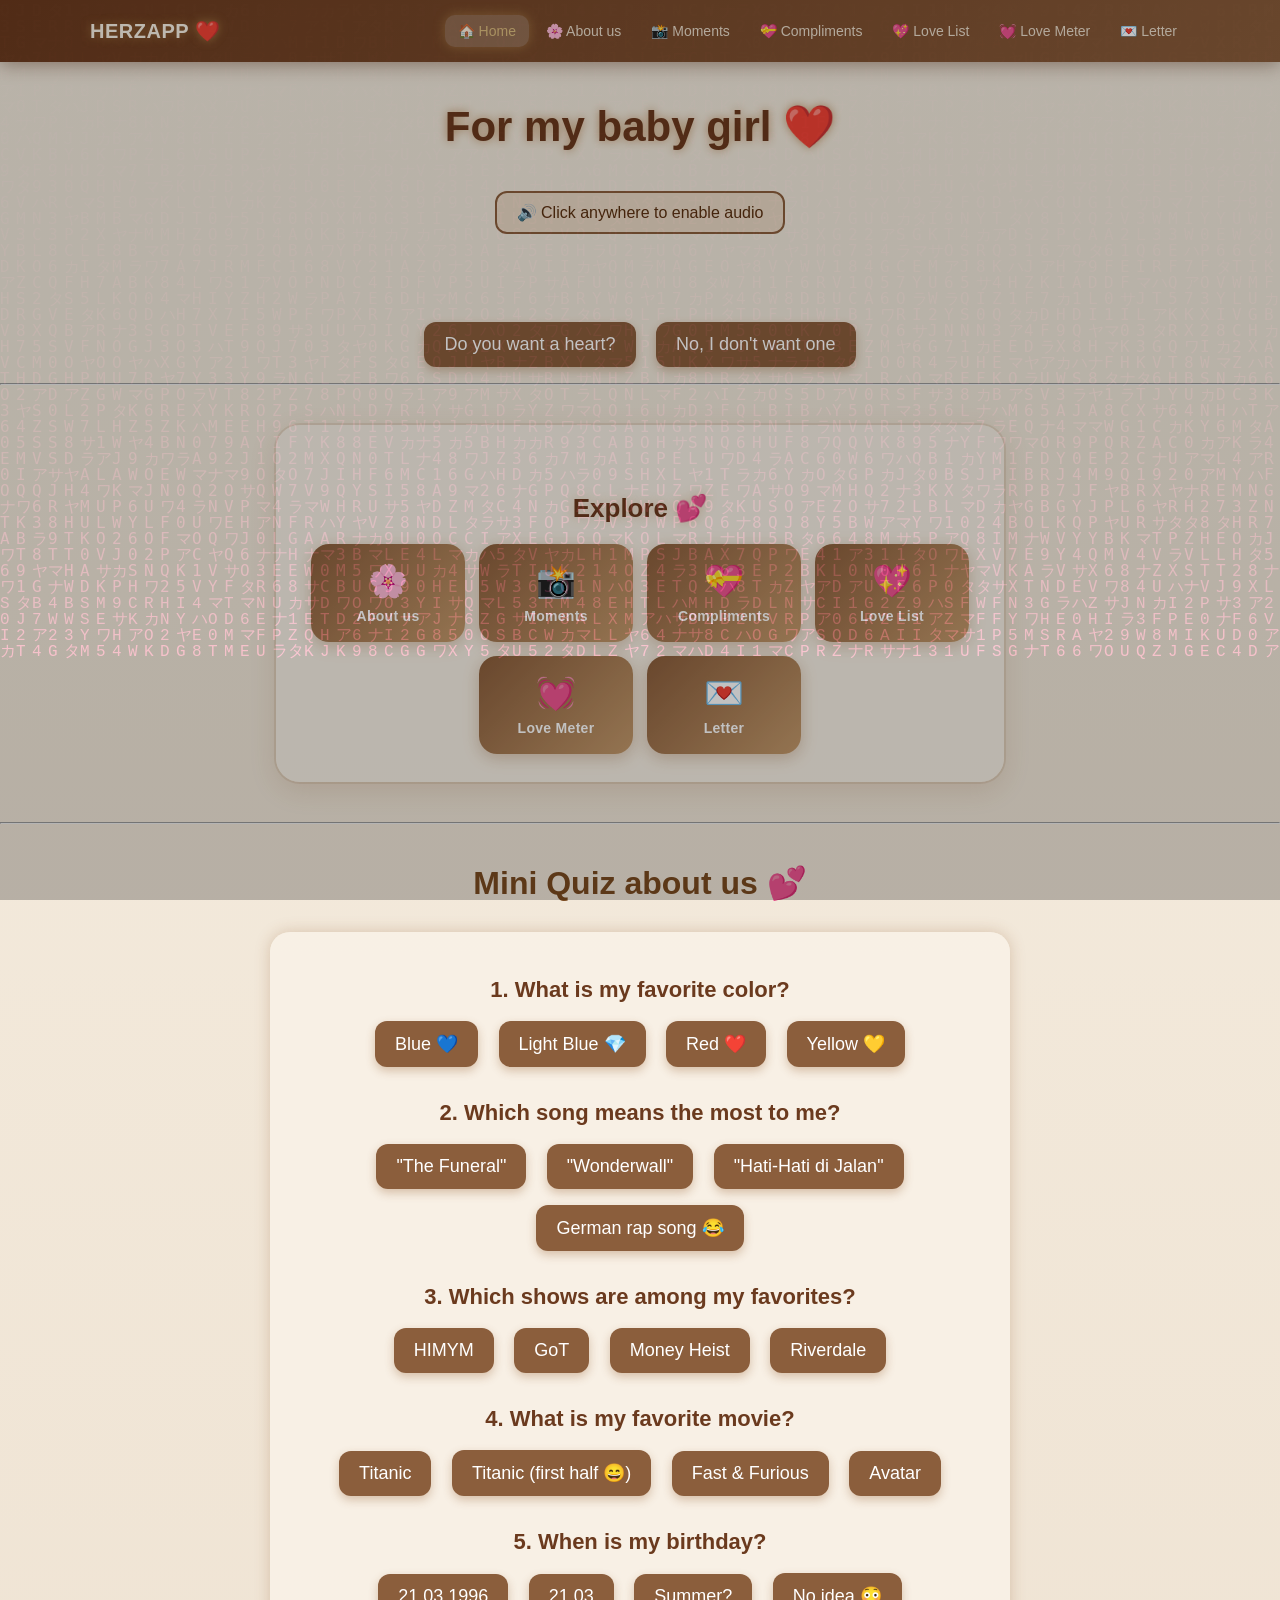
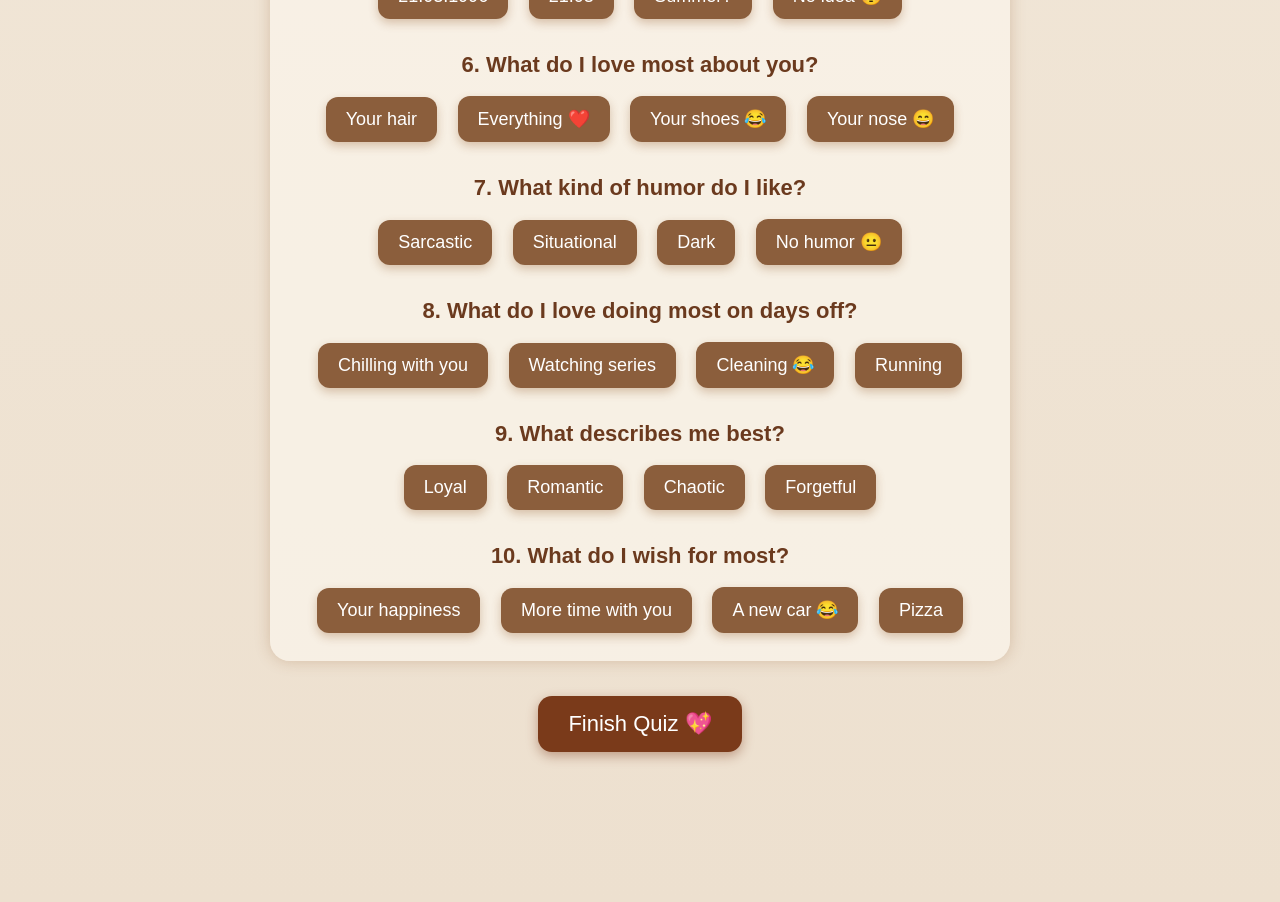
==== commit 9e00f847: "Add files via upload" ====
--- a/index.html
+++ b/index.html
@@ -15,26 +15,24 @@
 </head>
 <body>
 
-    <!-- GLOBALE NAVBAR -->
     <nav class="navbar">
         <div class="navbar-inner">
             <a href="index.html" class="navbar-brand">HERZAPP ❤️</a>
-            <button class="navbar-toggle" id="navToggle" aria-label="Menü öffnen" aria-expanded="false">
+            <button class="navbar-toggle" id="navToggle" aria-label="Open menu" aria-expanded="false">
                 <span></span><span></span><span></span>
             </button>
             <ul class="navbar-menu" id="navMenu">
                 <li><a href="index.html">🏠 Home</a></li>
-                <li><a href="about.html">🌸 Über uns</a></li>
-                <li><a href="carousel.html">📸 Momente</a></li>
-                <li><a href="compliments.html">💝 Komplimente</a></li>
+                <li><a href="about.html">🌸 About us</a></li>
+                <li><a href="carousel.html">📸 Moments</a></li>
+                <li><a href="compliments.html">💝 Compliments</a></li>
                 <li><a href="love-list.html">💖 Love List</a></li>
                 <li><a href="love-meter.html">💓 Love Meter</a></li>
-                <li><a href="letter.html">💌 Brief</a></li>
+                <li><a href="letter.html">💌 Letter</a></li>
             </ul>
         </div>
     </nav>
 
-    <!-- Matrix Startscreen -->
     <div id="asciiStart">
         <pre id="asciiArt"></pre>
     </div>
@@ -48,16 +46,15 @@
 
     <hr>
 
-    <!-- Navigation zu den Modulen -->
     <nav class="module-nav">
         <h2 class="module-nav-title">Explore 💕</h2>
         <div class="module-nav-grid">
-            <a href="about.html"       class="module-nav-btn"><span class="nav-icon">🌸</span><span class="nav-label">Über uns</span></a>
-            <a href="carousel.html"    class="module-nav-btn"><span class="nav-icon">📸</span><span class="nav-label">Momente</span></a>
-            <a href="compliments.html" class="module-nav-btn"><span class="nav-icon">💝</span><span class="nav-label">Komplimente</span></a>
+            <a href="about.html"       class="module-nav-btn"><span class="nav-icon">🌸</span><span class="nav-label">About us</span></a>
+            <a href="carousel.html"    class="module-nav-btn"><span class="nav-icon">📸</span><span class="nav-label">Moments</span></a>
+            <a href="compliments.html" class="module-nav-btn"><span class="nav-icon">💝</span><span class="nav-label">Compliments</span></a>
             <a href="love-list.html"   class="module-nav-btn"><span class="nav-icon">💖</span><span class="nav-label">Love List</span></a>
             <a href="love-meter.html"  class="module-nav-btn"><span class="nav-icon">💓</span><span class="nav-label">Love Meter</span></a>
-            <a href="letter.html"      class="module-nav-btn"><span class="nav-icon">💌</span><span class="nav-label">Brief</span></a>
+            <a href="letter.html"      class="module-nav-btn"><span class="nav-icon">💌</span><span class="nav-label">Letter</span></a>
         </div>
     </nav>
 
@@ -141,7 +138,6 @@
     <button id="restartBtn" onclick="restartQuiz()">🔄 Restart Quiz</button>
     <div id="quizResult"></div>
 
-    <!-- Video-Popup -->
     <div id="videoPopup" class="popup">
         <div class="popup-content">
             <span id="closePopup">&times;</span>
